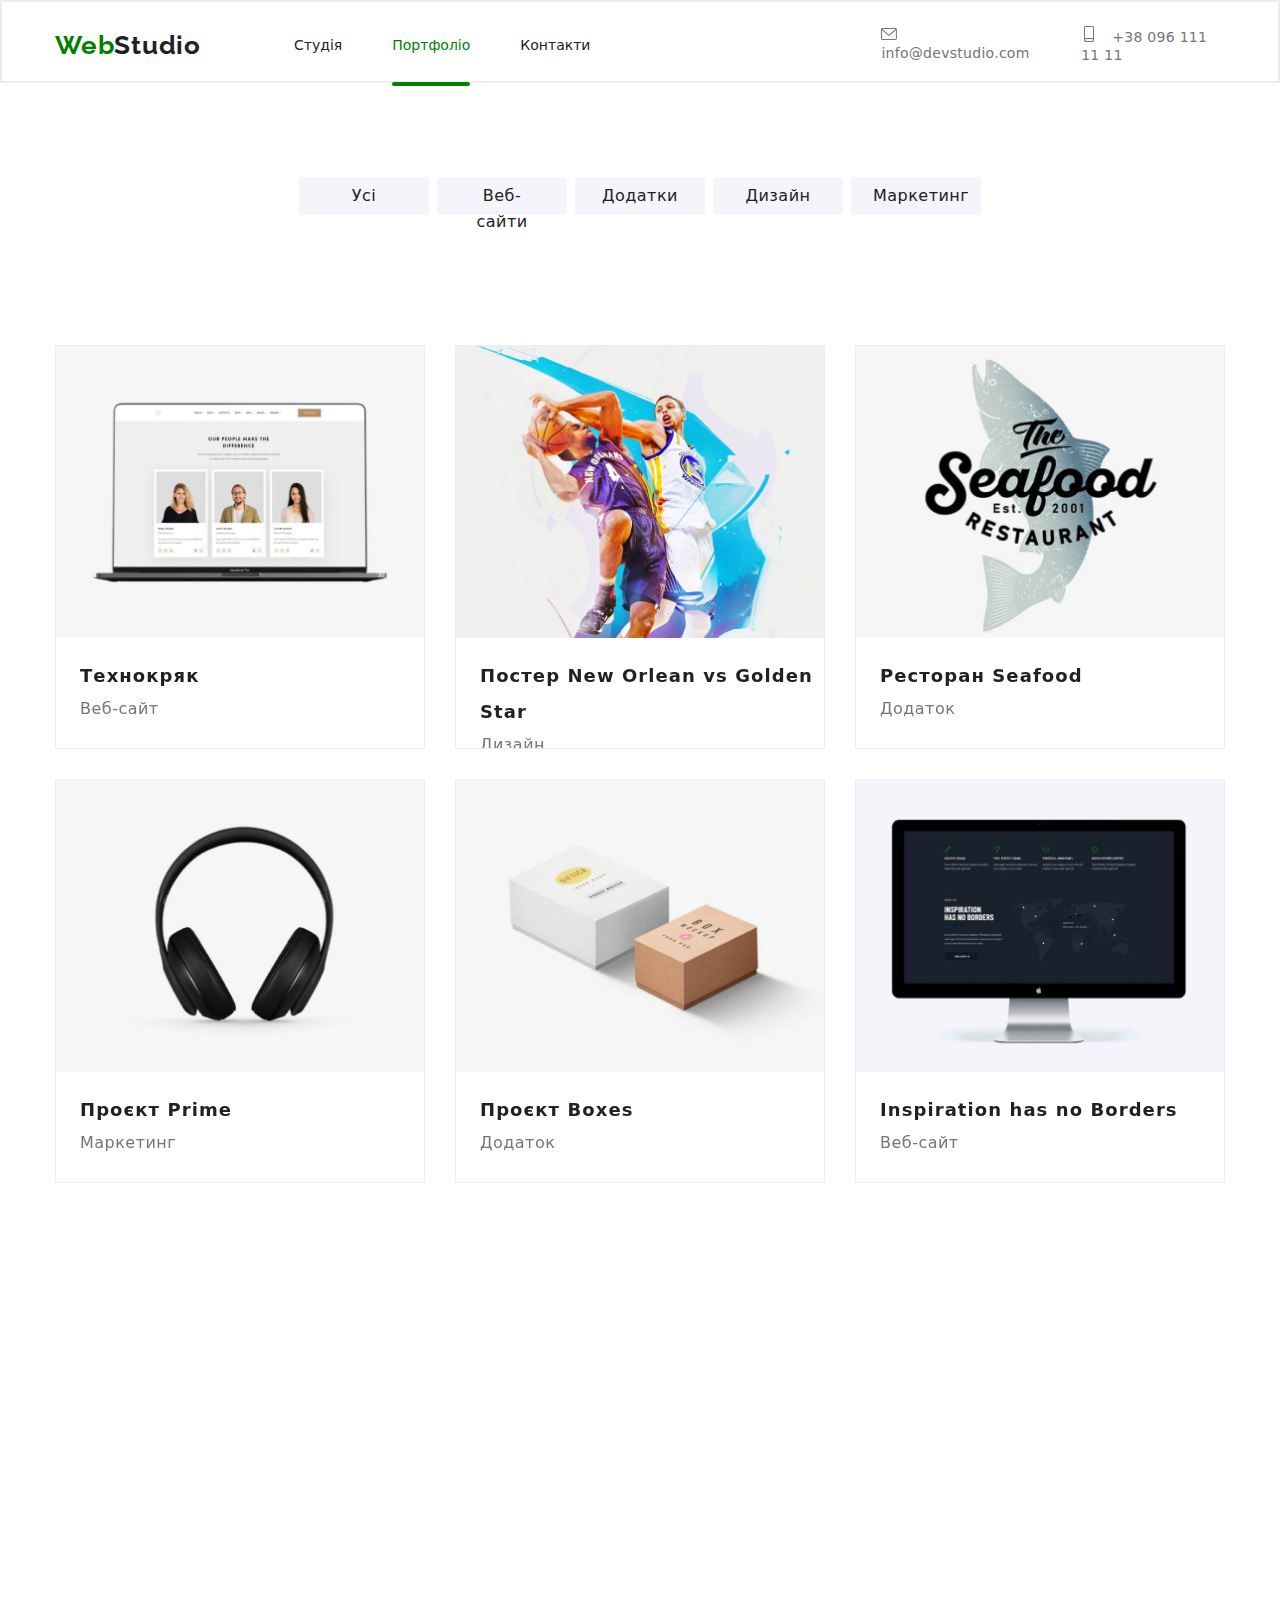
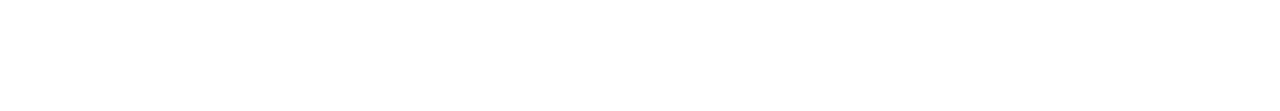
==== portfolio.html @ 91acf411 "presentation" ====
<!DOCTYPE html>
<html lang="en">
  <head>
    <meta charset="UTF-8" />
    <meta name="viewport" content="width=device-width, initial-scale=1.0" />
    <title>Portfolio</title>
    <link
      rel="stylesheet"
      href="https://cdnjs.cloudflare.com/ajax/libs/modern-normalize/2.0.0/modern-normalize.min.css"
    />
    <link rel="preconnect" href="https://fonts.googleapis.com" />
    <link rel="preconnect" href="https://fonts.gstatic.com" crossorigin />
    <link
      href="https://fonts.googleapis.com/css2?family=Raleway:wght@700&family=Roboto:wght@400;500;700;900&display=swap"
      rel="stylesheet"
    />
    <link
    rel="stylesheet"
    href="https://cdnjs.cloudflare.com/ajax/libs/animate.css/4.1.1/animate.min.css"
  />
  <link href="https://unpkg.com/aos@2.3.1/dist/aos.css" rel="stylesheet">
    <link rel="stylesheet" href="./css/portfolio.css">
  </head>
  <body>
    <!-- header -->

    <!-- header -->

    
    <header class="header">
      <div class="container header__box" >
        <a href="./index.html"
          class="header__links"><span class="header__span1">Web</span><span class="header__span2">Studio</span></a
        >
        <ul class="header__list">
          <li class="header__item">
            <a href="./index.html" class="header__link">Студія</a>
          </li>
          <li class="header__item">
            <a href="./portfolio.html" class="header__link header__after header__color">Портфоліо</a>
          </li>
          <li class="header__item">
            <a href="" class="header__link">Контакти</a>
          </li>
        </ul>
        <ul class="header__lists">
          <li class="header__items">
            <svg class="header__email">
              <use href="./img/symboldefts.svg/icon.svg#icon-envelope"></use>
            </svg>
            <a href="mailto:info@devstudio.com" class="header__tel"
              >info@devstudio.com</a
            >
          </li>
          <li class="header-items">
            <svg class="header__phone">
              <use href="./img/symboldefts.svg/icon.svg#icon-smartphone"></use>
            </svg>
            <a href="tel:+380961111111" class="header__tel">+38 096 111 11 11</a>
          </li>
        </ul>
        <svg class="header__icon-menu">
          <use href="./img/symboldefts.svg/icon.svg#icon-menu"></use>
        </svg>
      </div>
    </header>


    <!-- navigation -->

    <section class="navigation">
      <div class="container">
        <ul class="navigation__list">
          <li class="navigation__item">
            <button class="navigation__button">Усі</button>
          </li>
          <li class="navigation__item">
            <button class="navigation__button">Веб-сайти</button>
          </li>
          <li class="navigation__item">
            <button class="navigation__button">Додатки</button>
          </li>
          <li class="navigation__item">
            <button class="navigation__button">Дизайн</button>
          </li>
          <li class="navigation__item">
            <button class="navigation__button">Маркетинг</button>
          </li>
        </ul>
      </div>
    </section>

    <!-- presentation -->

    <section class="presentation">
      <div class="container">
        <ul class="presentation__list">
          <li class="presentation__item" data-aos="flip-left"
     data-aos-easing="ease-out-cubic"
     data-aos-duration="2000">

            <img src="./img/Portfolio/foto1.jpg" alt="foto1" />
      
            
             <div class="presentation__overlay">
              <h2 class="presentation__overlay-text">Ресурс пропонує комплексні пропозиції з різним рівнем функціоналу та сервісів. Все це дозволить відвідувачу отримати вичерпні відомості про компанію чи приватну особу.</h2>
       </div>
            <div class="presentation__box">
            <h3 class="presentation__text">Технокряк</h3>
            <p class="presentation__description">Веб-сайт</p>
          </div>
          </li>
          <li class="presentation__item" data-aos="flip-left"
     data-aos-easing="ease-out-cubic"
     data-aos-duration="2000">
            <img src="./img/Portfolio/foto2.jpg" alt="foto2" />
            <h3 class="presentation__text">Постер New Orlean vs Golden Star</h3>
            <p class="presentation__description">Дизайн</p>
            <div class="presentation__overlay">
              <h2 class="presentation__overlay-text">Ресурс пропонує комплексні пропозиції з різним рівнем функціоналу та сервісів. Все це дозволить відвідувачу отримати вичерпні відомості про компанію чи приватну особу.</h2>
            </div>
          </li>
          <li class="presentation__item" data-aos="flip-left"
     data-aos-easing="ease-out-cubic"
     data-aos-duration="2000">
            <img src="./img/Portfolio/foto3.jpg" alt="foto3" />
            <h3 class="presentation__text">Ресторан Seafood</h3>
            <p class="presentation__description">Додаток</p>
            <div class="presentation__overlay">
              <h2 class="presentation__overlay-text">Ресурс пропонує комплексні пропозиції з різним рівнем функціоналу та сервісів. Все це дозволить відвідувачу отримати вичерпні відомості про компанію чи приватну особу.</h2>
            </div>
          </li>
          <li class="presentation__item" data-aos="flip-left"
     data-aos-easing="ease-out-cubic"
     data-aos-duration="2000">
            <img src="./img/Portfolio/foto4.jpg" alt="foto4" />
            <h3 class="presentation__text">Проєкт Prime</h3>
            <p class="presentation__description">Маркетинг</p>
            <div class="presentation__overlay">
              <h2 class="presentation__overlay-text">Ресурс пропонує комплексні пропозиції з різним рівнем функціоналу та сервісів. Все це дозволить відвідувачу отримати вичерпні відомості про компанію чи приватну особу.</h2>
            </div>
          </li>
          <li class="presentation__item" data-aos="flip-left"
     data-aos-easing="ease-out-cubic"
     data-aos-duration="2000">
            <img src="./img/Portfolio/foto5.jpg" alt="foto5" />
            <h3 class="presentation__text">Проєкт Boxes</h3>
            <p class="presentation__description">Додаток</p>
            <div class="presentation__overlay">
              <h2 class="presentation__overlay-text">Ресурс пропонує комплексні пропозиції з різним рівнем функціоналу та сервісів. Все це дозволить відвідувачу отримати вичерпні відомості про компанію чи приватну особу.</h2>
            </div>
          </li>
          <li class="presentation__item" data-aos="flip-left"
     data-aos-easing="ease-out-cubic"
     data-aos-duration="2000">
            <img src="./img/Portfolio/foto6.jpg" alt="foto6" />
            <h3 class="presentation__text">Inspiration has no Borders</h3>
            <p class="presentation__description">Веб-сайт</p>
            <div class="presentation__overlay">
              <h2 class="presentation__overlay-text">Ресурс пропонує комплексні пропозиції з різним рівнем функціоналу та сервісів. Все це дозволить відвідувачу отримати вичерпні відомості про компанію чи приватну особу.</h2>
            </div>
          </li>
          <li class="presentation__item" data-aos="flip-left"
     data-aos-easing="ease-out-cubic"
     data-aos-duration="2000">
            <img src="./img/Portfolio/foto7.jpg" alt="foto7" />
            <h3 class="presentation__text">Видання Limited Edition</h3>
            <p class="presentation__description">Дизайн</p>
            <div class="presentation__overlay">
              <h2 class="presentation__overlay-text">Ресурс пропонує комплексні пропозиції з різним рівнем функціоналу та сервісів. Все це дозволить відвідувачу отримати вичерпні відомості про компанію чи приватну особу.</h2>
            </div>
          </li>
          <li class="presentation__item" data-aos="flip-left"
     data-aos-easing="ease-out-cubic"
     data-aos-duration="2000">
            <img src="./img/Portfolio/foto8.jpg" alt="foto8" />
            <h3 class="presentation__text">Проєкт LAB</h3>
            <p class="presentation__description">Маркетинг</p>
            <div class="presentation__overlay">
              <h2 class="presentation__overlay-text">Ресурс пропонує комплексні пропозиції з різним рівнем функціоналу та сервісів. Все це дозволить відвідувачу отримати вичерпні відомості про компанію чи приватну особу.</h2>
            </div>
          </li>
          <li class="presentation__item" data-aos="flip-left"
     data-aos-easing="ease-out-cubic"
     data-aos-duration="2000">
            <img src="./img/Portfolio/foto9.jpg" alt="foto9" />
            <h3 class="presentation__text">Growing Business</h3>
            <p class="presentation__description">Додаток</p>
            <div class="presentation__overlay">
              <h2 class="presentation__overlay-text">Ресурс пропонує комплексні пропозиції з різним рівнем функціоналу та сервісів. Все це дозволить відвідувачу отримати вичерпні відомості про компанію чи приватну особу.</h2>
            </div>
          </li>
        </ul>
      </div>
    </section>

    <!-- footer -->
    <!-- <footer class="foot">
      <div class="container  box-container">
        <div class="foot__flex">
        <div class="flex__footer">
        <h2 class="foot__text">
          <span class="foot__span1">Web</span><span class="foot__span2">Studio</span>
        </h2>
        <div class="foot__email-tel">
        <address class="foot__adres">м. Київ, пр-т Лесі Українки, 26</address>

        <a href="mailto:info@devstudio.com" class="foot__mailto">info@devstudio.com</a>
        <a href="tel:+380961111111" class="foot__tel">+38 096 111 11 11</a>
      </div>
      </div>
    <div class="footer__flex-footer2"> 
        <h2 class="foot__sot-title">ПРИЄДНУЙТЕСЬ</h2>
        <ul class="foot__svg-list">
          <li class="foot__svg-item">
        <svg class="foot__svg">
          <use href="./img/symboldefts.svg/icon.svg#icon-instagram"></use>
        </svg>
      </li>
      <li class="foot__svg-item">
        <svg class="foot__svg">
          <use href="./img/symboldefts.svg/icon.svg#icon-twitter"></svg>
        </svg>
      </li>
      <li class="foot__svg-item">
        <svg class="foot__svg">
          <use href="./img/symboldefts.svg/icon.svg#icon-facebook"></svg>
        </svg>
      </li>
      <li class="foot__svg-item">
        <svg class="foot__svg">
          <use href="./img/symboldefts.svg/icon.svg#icon-linkedin"></svg>
        </svg>
      </li>
      </ul>
  </div>
  <div class="flex__footer3">
    <h2 class="foot__flex-title">Підишіться на розсилку</h2>
    <form action="">
    <input type="email" placeholder="E-mail" class="foot__flex-input">
    <button type="button" class="foot__flex-button">Підписатися
      <svg class="foot__telega" xmlns="http://www.w3.org/2000/svg" width="24" height="24" viewBox="0 0 24 24" fill="none">
        <path d="M24 0L0 13.5L7.66994 16.3407L19.5 5.25002L10.5017 17.3896L10.509 17.3923L10.5 17.3896V24.0001L14.8013 18.982L20.2501 21.0001L24 0Z" fill="white"/>
        </svg>
      </button>
    </form>
  </div>
</div>
</div>
    </footer> -->
    <script src="https://unpkg.com/aos@2.3.1/dist/aos.js"></script>
    <script>
      AOS.init();
    </script>
  </body>
</html>
---- css/portfolio.css ----
h1, h2, ul, li, h3, a, div, p {
  padding: 0;
  margin: 0;
}

a {
  text-decoration: none;
}

img {
  display: block;
  height: auto;
  width: 100%;
  max-width: 100%;
}

li {
  list-style: none;
}

button {
  border: none;
  background: none;
}

input {
  outline: none;
}

.foot__svg-item, .presentation__overlay, .presentation__item:hover, .presentation__item, .navigation__button:focus, .navigation__button, .header__tel:focus, .header__tel, .header__items, .header__link:focus, .header__link, .header__item {
  transition-duration: 250ms;
  transition-timing-function: cubic-bezier(0.4, 0, 0.2, 1);
}

.container {
  width: 100%;
  margin: 0 auto;
  padding: 0 15px;
}
@media screen and (min-width: 480px) {
  .container {
    max-width: 480px;
  }
}
@media screen and (min-width: 768px) {
  .container {
    max-width: 768px;
  }
}
@media screen and (min-width: 1200px) {
  .container {
    max-width: 1200px;
  }
}

.header {
  padding-bottom: 16px;
  padding-top: 16px;
  border: #ECECEC solid 2px;
}
@media screen and (min-width: 768px) {
  .header {
    padding-top: 14px;
  }
}
@media screen and (min-width: 1200px) {
  .header {
    padding-top: 24px;
  }
}
.header__links {
  text-align: center;
  animation-name: fone;
  animation-duration: 2s;
}
.header__span1 {
  color: green;
  font-family: Raleway;
  font-size: 24px;
  font-weight: 700;
  line-height: normal;
  letter-spacing: 0.72px;
}
@media screen and (min-width: 1200px) {
  .header__span1 {
    letter-spacing: 0.78px;
    font-size: 26px;
  }
}
.header__span2 {
  color: #212121;
  font-family: Raleway;
  font-size: 24px;
  font-weight: 700;
  line-height: normal;
  letter-spacing: 0.72px;
}
@media screen and (min-width: 1200px) {
  .header__span2 {
    letter-spacing: 0.78px;
    font-size: 26px;
  }
}
.header__list {
  display: none;
}
@media screen and (min-width: 768px) {
  .header__list {
    margin-left: 88px;
    gap: 50px;
    display: flex;
  }
}
@media screen and (min-width: 1200px) {
  .header__list {
    margin-left: 93px;
    gap: 50px;
  }
}
.header__item {
  position: relative;
  transition-property: fill;
}
.header__link {
  color: #212121;
  font-size: 14px;
  font-weight: 500;
  line-height: normal;
  transition-property: color;
}
.header__link:focus {
  color: green;
  font-size: 14px;
  font-weight: 500;
  line-height: normal;
  transition-property: color;
}
.header__link:hover {
  color: green;
}
.header__after::after {
  display: block;
  content: "";
  border-radius: 2px;
  background: green;
  width: 100%;
  height: 4px;
  position: absolute;
  top: 46px;
  left: 0px;
}
.header__color {
  color: green;
}
.header__lists {
  display: none;
}
@media screen and (min-width: 768px) {
  .header__lists {
    gap: 10px;
    display: flex;
    flex-direction: column;
    margin-left: 73px;
  }
}
@media screen and (min-width: 1200px) {
  .header__lists {
    gap: 50px;
    flex-direction: row;
    margin-left: 291px;
  }
}
.header__items {
  align-items: center;
  transition-property: fill;
}
.header__items:hover .header__email {
  fill: green;
}
.header__items:hover .header__phone {
  fill: green;
}
.header__email {
  width: 16px;
  height: 12px;
  width: 16px;
  height: 12px;
  margin-right: 10px;
  fill: #757575;
}
.header__phone {
  fill: #757575;
  width: 16px;
  height: 16px;
  margin-right: 10px;
}
.header__tel {
  color: #757575;
  font-size: 14px;
  font-weight: 500;
  line-height: normal;
  letter-spacing: 0.28px;
  transition-property: color;
}
.header__tel:focus {
  color: green;
  font-size: 14px;
  font-weight: 500;
  line-height: normal;
  letter-spacing: 0.28px;
  transition-property: color;
}
.header__tel:hover {
  color: green;
}
.header__icon-menu {
  width: 40px;
  height: 40px;
  margin-left: auto;
}
@media screen and (min-width: 768px) {
  .header__icon-menu {
    display: none;
  }
}
.header__button {
  margin-left: auto;
}
@media screen and (min-width: 768px) {
  .header__button {
    display: none;
  }
}
@media screen and (min-width: 1200px) {
  .header__button {
    display: none;
  }
}
.header__box {
  display: flex;
  align-items: center;
}

.but {
  width: 24px;
  height: 24px;
  fill: #fff;
  margin-top: 13px;
}

.navigation {
  padding-top: 94px;
  padding-bottom: 50px;
}
.navigation__list {
  display: flex;
  flex-wrap: wrap;
  -moz-column-gap: 8px;
       column-gap: 8px;
  gap: 8px;
  justify-content: flex-start;
  height: 38px;
  flex-shrink: 0;
}
@media screen and (min-width: 768px) {
  .navigation__list {
    justify-content: center;
  }
}
.navigation__button {
  color: #212121;
  text-align: center;
  padding-top: 6px;
  padding-bottom: 6px;
  padding-left: 22px;
  padding-right: 22px;
  width: 125px;
  height: 38px;
  font-size: 16px;
  font-weight: 500;
  line-height: 162.5%;
  letter-spacing: 0.48px;
  border-radius: 4px;
  background: #F5F4FA;
  transition-property: background-color, color;
  animation-name: buttonani;
  animation-duration: 2s;
  animation-timing-function: linear;
}
@media screen and (min-width: 768px) {
  .navigation__button {
    width: 125px;
  }
}
@media screen and (min-width: 1200px) {
  .navigation__button {
    width: 130px;
    height: 38px;
  }
}
.navigation__button:focus {
  color: #fff;
  text-align: center;
  padding-top: 6px;
  padding-bottom: 6px;
  padding-left: 22px;
  padding-right: 22px;
  font-size: 16px;
  font-weight: 500;
  line-height: 162.5%;
  letter-spacing: 0.48px;
  border-radius: 4px;
  background-color: #2196F3;
  transition-property: background-color, color;
}
.navigation__button:hover {
  background-color: green;
  color: #fff;
}

.presentation {
  padding-bottom: 94px;
  margin-top: 80px;
}
.presentation__list {
  display: flex;
  flex-wrap: wrap;
  justify-content: center;
  gap: 30px;
}
@media screen and (min-width: 768px) {
  .presentation__list {
    flex-direction: row;
    justify-content: flex-start;
  }
}
.presentation__item {
  border: 1px solid #EEE;
  flex-basis: calc(100% - 20px);
  position: relative;
  overflow: hidden;
  transition-property: box-shadow;
}
@media screen and (min-width: 768px) {
  .presentation__item {
    max-width: 354px;
  }
}
@media screen and (min-width: 1200px) {
  .presentation__item {
    max-width: 370px;
    height: 404px;
  }
}
.presentation__item:hover {
  border: 1px solid #EEE;
  background: #fff;
  box-shadow: 1px 4px 6px 0px rgba(0, 0, 0, 0.16), 0px 4px 4px 0px rgba(0, 0, 0, 0.06), 0px 1px 1px 0px rgba(0, 0, 0, 0.12);
}
.presentation__overlay {
  background: rgba(33, 150, 243, 0.9);
  width: 370px;
  height: 294px;
  position: absolute;
  top: 0;
  left: 0;
  opacity: 0;
  overflow: hidden;
  transform: translateY(100%);
}
.presentation__item:hover .presentation__overlay {
  opacity: 1;
  overflow: visible;
  transform: translateY(0%);
}
.presentation__text {
  color: #212121;
  font-size: 18px;
  font-weight: 700;
  line-height: 200%;
  letter-spacing: 1.08px;
  padding-left: 24px;
  padding-top: 20px;
}
.presentation__overlay-text {
  color: #fff;
  font-family: Roboto;
  font-size: 18px;
  font-style: normal;
  font-weight: 400;
  line-height: 28px;
  letter-spacing: 0.54px;
  padding-top: 63px;
  padding-left: 24px;
  padding-right: 24px;
  padding-bottom: 63px;
}
.presentation__description {
  padding-left: 24px;
  padding-bottom: 20px;
  color: #757575;
  font-size: 16px;
  font-weight: 400;
  line-height: 187.5%;
  letter-spacing: 0.48px;
}

.foot {
  background-color: #2F303A;
  margin-left: auto;
  margin-right: auto;
  padding-top: 60px;
  padding-bottom: 60px;
}
.foot__flex {
  display: flex;
  flex-direction: column;
}
.foot__flex-footer {
  margin-right: 70px;
  height: 100px;
}
.foot__svg {
  width: 20px;
  height: 20px;
  fill: #757575;
}
.foot__svg-list {
  display: flex;
  gap: 10px;
  margin-left: 32px;
  padding-top: 28px;
  margin-right: 32px;
  padding-top: 20px;
}
.foot__span1 {
  color: green;
  font-family: Raleway;
  font-size: 24px;
  font-weight: 700;
  line-height: normal;
  letter-spacing: 0.78px;
}
@media screen and (min-width: 1200px) {
  .foot__span1 {
    font-size: 26px;
  }
}
.foot__span2 {
  color: #fff;
  font-family: Raleway;
  font-size: 24px;
  font-weight: 700;
  line-height: normal;
  letter-spacing: 0.78px;
}
@media screen and (min-width: 1200px) {
  .foot__span2 {
    font-size: 26px;
  }
}
.foot__email-tel {
  display: flex;
  flex-direction: column;
}
.foot__adres {
  color: #fff;
  font-size: 14px;
  font-weight: 400;
  line-height: 1.714;
  font-style: normal;
  margin-bottom: 9px;
}
.foot__tel {
  color: rgba(255, 255, 255, 0.6);
}
.foot__mailto {
  color: rgba(255, 255, 255, 0.6);
  font-size: 14px;
  font-weight: 400;
  line-height: 171.4%;
  margin-bottom: 9px;
}
.foot__sot-title {
  color: #fff;
  font-family: Roboto;
  font-size: 14px;
  font-style: normal;
  font-weight: 700;
  line-height: normal;
  letter-spacing: 0.42px;
  padding-left: 69px;
}
.foot__svg-item {
  border-radius: 50%;
  transition-property: background-color;
}
.foot__flex-title {
  color: #FFF;
  font-family: Roboto;
  font-size: 14px;
  font-style: normal;
  font-weight: 700;
  line-height: normal;
  letter-spacing: 0.42px;
  padding-left: 95px;
}
.foot__flex-input {
  padding-top: 15px;
  padding-bottom: 15px;
  padding-left: 16px;
  padding-right: 295px;
  color: rgba(255, 255, 255, 0.6);
  font-family: Roboto;
  font-size: 16px;
  font-style: normal;
  font-weight: 400;
  line-height: 20px;
  letter-spacing: 0.48px;
  width: 358px;
  height: 50px;
  border-radius: 4px;
  border: 1px solid rgba(255, 255, 255, 0.3);
  background: rgba(33, 150, 243, 0);
  box-shadow: 0px 4px 4px 0px rgba(0, 0, 0, 0.15);
  margin-left: 93px;
  margin-top: 20px;
}
.foot__svg-list {
  display: flex;
  gap: 10px;
  padding-top: 20px;
  padding-left: 35px;
}
.foot__svg-list {
  display: flex;
  gap: 10px;
  margin-left: 32px;
  padding-top: 28px;
  margin-right: 32px;
}
.foot__svg-item:hover .foot__svg {
  fill: #fff;
}
.foot__svg {
  width: 20px;
  height: 20px;
  fill: #fff;
}
.foot__svg-item:hover {
  background-color: green;
  border-radius: 50%;
}
.foot__svg-item:hover {
  background-color: green;
  border-radius: 50%;
}
.foot__svg-item {
  width: 44px;
  height: 44px;
  text-align: center;
  padding-left: 12px;
  padding-top: 12px;
  padding-right: 12px;
  padding-bottom: 12px;
}
.foot__svg-item {
  width: 44px;
  height: 44px;
  text-align: center;
  padding-left: 12px;
  padding-top: 12px;
  padding-right: 12px;
  padding-bottom: 12px;
  border-radius: 50%;
  background-color: rgba(255, 255, 255, 0.1);
  transition-property: background-color;
}
.foot__flex-button {
  padding-top: 10px;
  padding-bottom: 10px;
  padding-left: 28px;
  padding-right: 62px;
  color: #fff;
  text-align: center;
  font-family: Roboto;
  font-size: 16px;
  font-style: normal;
  font-weight: 700;
  line-height: 30px;
  letter-spacing: 0.96px;
  border-radius: 4px;
  background: green;
  box-shadow: 0px 4px 4px 0px rgba(0, 0, 0, 0.15);
  width: 200px;
  height: 50px;
  flex-shrink: 0;
  margin-left: 12px;
  position: relative;
}
.foot__telega {
  position: absolute;
  top: 13px;
  left: 148px;
}
.foot__text {
  margin-bottom: 20px;
}/*# sourceMappingURL=portfolio.css.map */
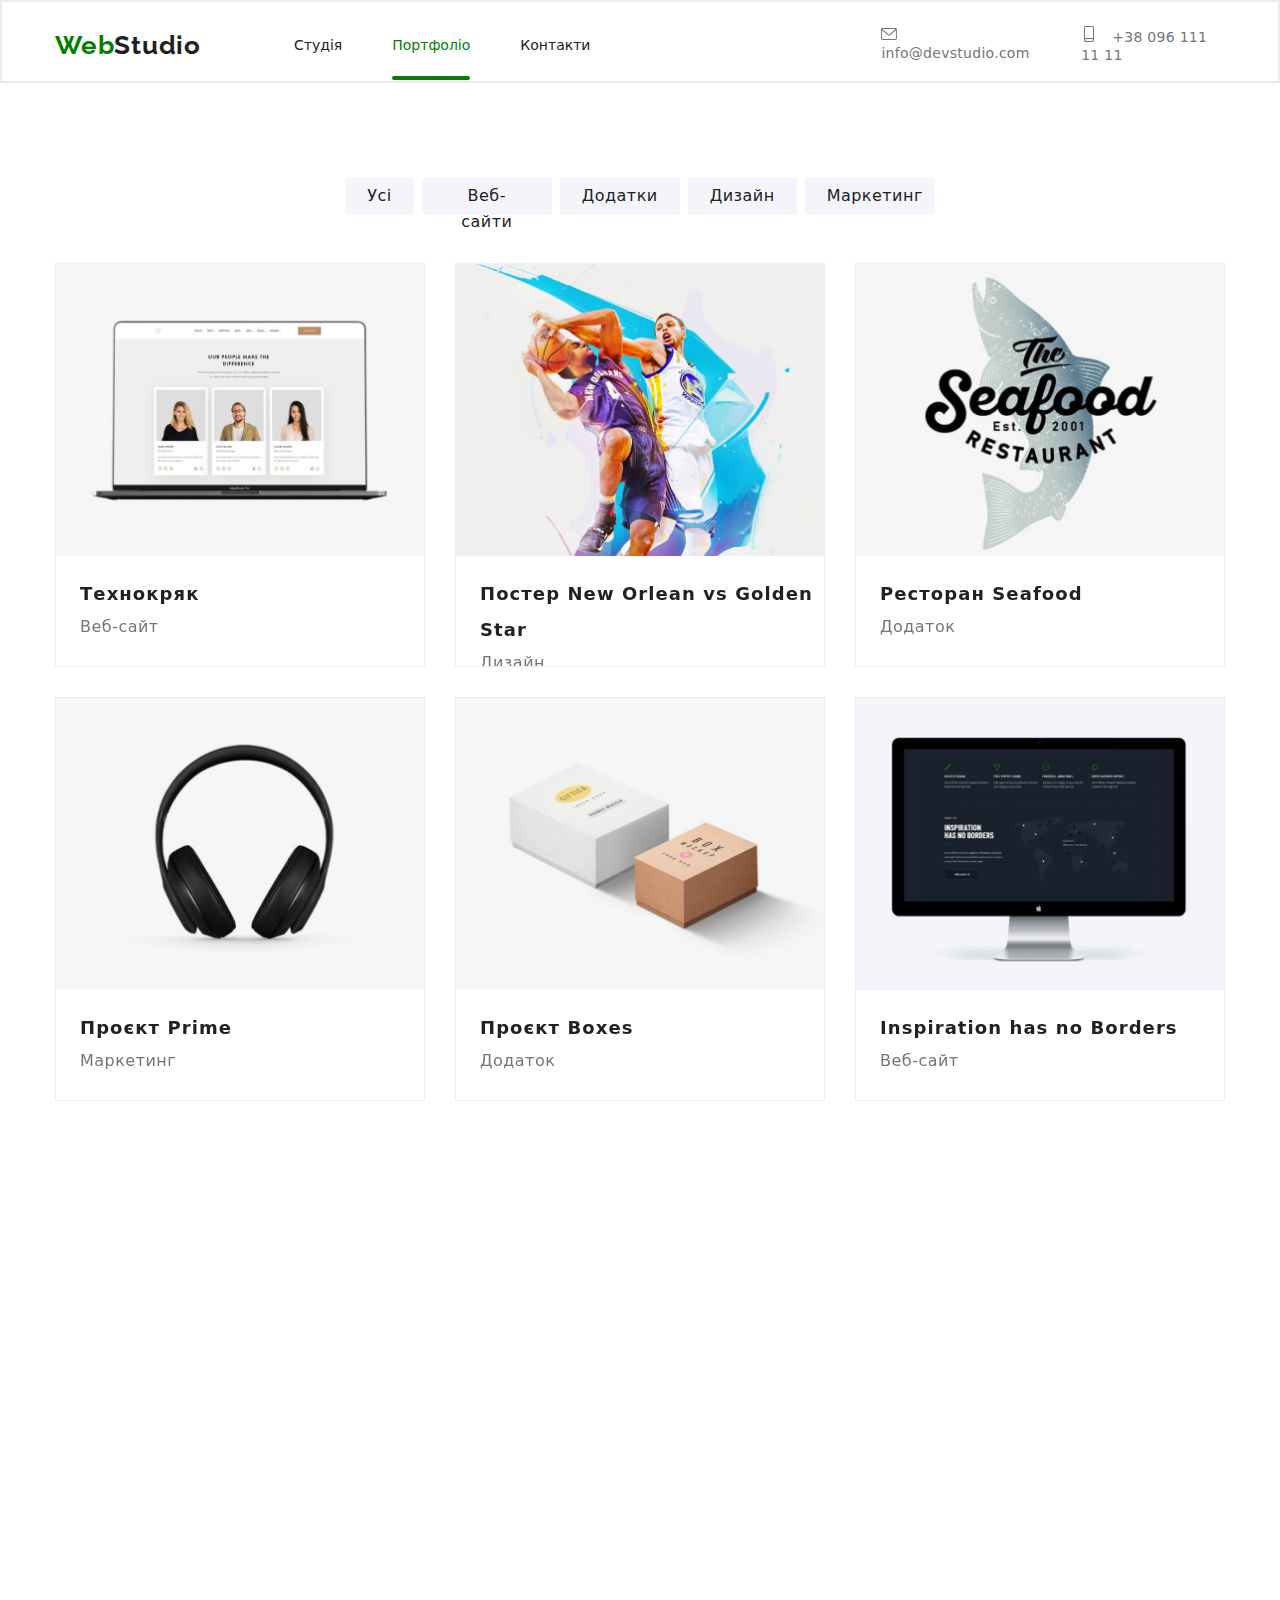
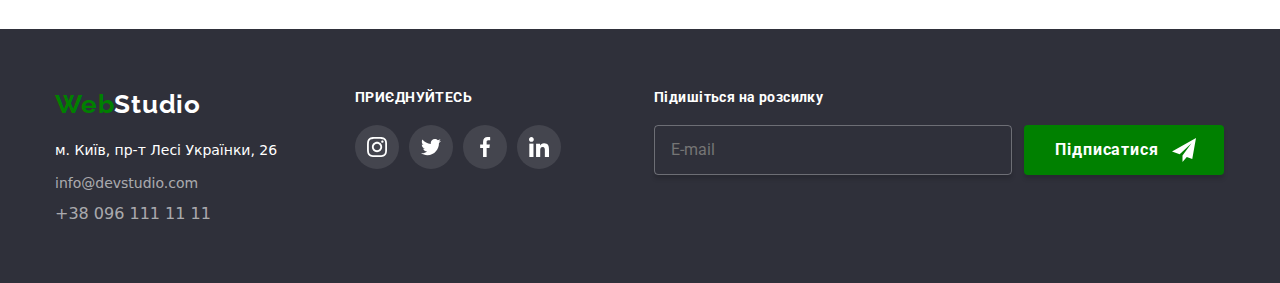
==== commit d4cab0dd: "fix problems 08.08.2024 18:44" ====
--- a/portfolio.html
+++ b/portfolio.html
@@ -194,11 +194,11 @@
       </div>
     </section>
 
-    <!-- footer -->
-    <!-- <footer class="foot">
+  
+    <footer class="foot">
       <div class="container  box-container">
         <div class="foot__flex">
-        <div class="flex__footer">
+        <div class="foot__flex-footer">
         <h2 class="foot__text">
           <span class="foot__span1">Web</span><span class="foot__span2">Studio</span>
         </h2>
@@ -209,7 +209,7 @@
         <a href="tel:+380961111111" class="foot__tel">+38 096 111 11 11</a>
       </div>
       </div>
-    <div class="footer__flex-footer2"> 
+    <div class="foot__flex-footer2"> 
         <h2 class="foot__sot-title">ПРИЄДНУЙТЕСЬ</h2>
         <ul class="foot__svg-list">
           <li class="foot__svg-item">
@@ -234,20 +234,24 @@
       </li>
       </ul>
   </div>
-  <div class="flex__footer3">
+
+  <div class="foot__flex-footer3">
     <h2 class="foot__flex-title">Підишіться на розсилку</h2>
     <form action="">
+      <div class="foot__display-flex">
     <input type="email" placeholder="E-mail" class="foot__flex-input">
     <button type="button" class="foot__flex-button">Підписатися
       <svg class="foot__telega" xmlns="http://www.w3.org/2000/svg" width="24" height="24" viewBox="0 0 24 24" fill="none">
         <path d="M24 0L0 13.5L7.66994 16.3407L19.5 5.25002L10.5017 17.3896L10.509 17.3923L10.5 17.3896V24.0001L14.8013 18.982L20.2501 21.0001L24 0Z" fill="white"/>
         </svg>
       </button>
+    </div>
     </form>
   </div>
 </div>
 </div>
-    </footer> -->
+
+   
     <script src="https://unpkg.com/aos@2.3.1/dist/aos.js"></script>
     <script>
       AOS.init();
--- a/css/portfolio.css
+++ b/css/portfolio.css
@@ -146,8 +146,18 @@
   width: 100%;
   height: 4px;
   position: absolute;
-  top: 46px;
-  left: 0px;
+}
+@media screen and (min-width: 768px) {
+  .header__after::after {
+    top: 47px;
+    left: 0px;
+  }
+}
+@media screen and (min-width: 1200px) {
+  .header__after::after {
+    top: 40px;
+    left: 0px;
+  }
 }
 .header__color {
   color: green;
@@ -249,8 +259,19 @@
 }
 
 .navigation {
-  padding-top: 94px;
-  padding-bottom: 50px;
+  padding-top: 60px;
+  padding-bottom: 86px;
+}
+@media screen and (min-width: 768px) {
+  .navigation {
+    padding-bottom: 30px;
+  }
+}
+@media screen and (min-width: 1200px) {
+  .navigation {
+    padding-top: 94px;
+    padding-bottom: 48px;
+  }
 }
 .navigation__list {
   display: flex;
@@ -274,7 +295,7 @@
   padding-bottom: 6px;
   padding-left: 22px;
   padding-right: 22px;
-  width: 125px;
+  max-width: 130px;
   height: 38px;
   font-size: 16px;
   font-weight: 500;
@@ -287,17 +308,6 @@
   animation-duration: 2s;
   animation-timing-function: linear;
 }
-@media screen and (min-width: 768px) {
-  .navigation__button {
-    width: 125px;
-  }
-}
-@media screen and (min-width: 1200px) {
-  .navigation__button {
-    width: 130px;
-    height: 38px;
-  }
-}
 .navigation__button:focus {
   color: #fff;
   text-align: center;
@@ -320,7 +330,6 @@
 
 .presentation {
   padding-bottom: 94px;
-  margin-top: 80px;
 }
 .presentation__list {
   display: flex;
@@ -414,25 +423,46 @@
 }
 .foot__flex {
   display: flex;
-  flex-direction: column;
+  flex-wrap: wrap;
+  align-items: start;
+  justify-content: center;
+  gap: 60px;
+}
+@media screen and (min-width: 768px) {
+  .foot__flex {
+    display: flex;
+    flex-wrap: wrap;
+    align-items: start;
+    gap: 60px;
+  }
+}
+@media screen and (min-width: 1200px) {
+  .foot__flex {
+    display: flex;
+    align-items: start;
+    justify-content: normal;
+    gap: 0px;
+  }
 }
 .foot__flex-footer {
-  margin-right: 70px;
-  height: 100px;
+  width: 232px;
+}
+@media screen and (min-width: 1200px) {
+  .foot__flex-footer {
+    width: 230px;
+  }
+}
+@media screen and (min-width: 1200px) {
+  .foot__flex-footer2 {
+    margin-left: 70px;
+    margin-right: 93px;
+  }
 }
 .foot__svg {
   width: 20px;
   height: 20px;
   fill: #757575;
 }
-.foot__svg-list {
-  display: flex;
-  gap: 10px;
-  margin-left: 32px;
-  padding-top: 28px;
-  margin-right: 32px;
-  padding-top: 20px;
-}
 .foot__span1 {
   color: green;
   font-family: Raleway;
@@ -462,6 +492,19 @@
 .foot__email-tel {
   display: flex;
   flex-direction: column;
+  gap: 8px;
+}
+@media screen and (min-width: 768px) {
+  .foot__email-tel {
+    gap: 8px;
+  }
+}
+@media screen and (min-width: 1200px) {
+  .foot__email-tel {
+    display: flex;
+    gap: 9px;
+    align-items: start;
+  }
 }
 .foot__adres {
   color: #fff;
@@ -469,17 +512,18 @@
   font-weight: 400;
   line-height: 1.714;
   font-style: normal;
-  margin-bottom: 9px;
+  text-align: center;
 }
 .foot__tel {
   color: rgba(255, 255, 255, 0.6);
+  text-align: center;
 }
 .foot__mailto {
   color: rgba(255, 255, 255, 0.6);
   font-size: 14px;
   font-weight: 400;
   line-height: 171.4%;
-  margin-bottom: 9px;
+  text-align: center;
 }
 .foot__sot-title {
   color: #fff;
@@ -489,7 +533,12 @@
   font-weight: 700;
   line-height: normal;
   letter-spacing: 0.42px;
-  padding-left: 69px;
+  text-align: center;
+}
+@media screen and (min-width: 1200px) {
+  .foot__sot-title {
+    text-align: start;
+  }
 }
 .foot__svg-item {
   border-radius: 50%;
@@ -503,41 +552,46 @@
   font-weight: 700;
   line-height: normal;
   letter-spacing: 0.42px;
-  padding-left: 95px;
+  text-align: center;
+}
+@media screen and (min-width: 1200px) {
+  .foot__flex-title {
+    text-align: left;
+  }
 }
 .foot__flex-input {
   padding-top: 15px;
   padding-bottom: 15px;
   padding-left: 16px;
-  padding-right: 295px;
   color: rgba(255, 255, 255, 0.6);
   font-family: Roboto;
   font-size: 16px;
   font-style: normal;
   font-weight: 400;
   line-height: 20px;
-  letter-spacing: 0.48px;
-  width: 358px;
+  width: 100%;
   height: 50px;
   border-radius: 4px;
   border: 1px solid rgba(255, 255, 255, 0.3);
   background: rgba(33, 150, 243, 0);
   box-shadow: 0px 4px 4px 0px rgba(0, 0, 0, 0.15);
-  margin-left: 93px;
   margin-top: 20px;
+  margin-bottom: 20px;
+}
+@media screen and (min-width: 768px) {
+  .foot__flex-input {
+    max-width: 450px;
+  }
+}
+@media screen and (min-width: 1200px) {
+  .foot__flex-input {
+    width: 358px;
+  }
 }
 .foot__svg-list {
   display: flex;
   gap: 10px;
-  padding-top: 20px;
-  padding-left: 35px;
-}
-.foot__svg-list {
-  display: flex;
-  gap: 10px;
-  margin-left: 32px;
-  padding-top: 28px;
-  margin-right: 32px;
+  margin-top: 20px;
 }
 .foot__svg-item:hover .foot__svg {
   fill: #fff;
@@ -595,8 +649,23 @@
   width: 200px;
   height: 50px;
   flex-shrink: 0;
-  margin-left: 12px;
   position: relative;
+}
+@media screen and (min-width: 1200px) {
+  .foot__flex-button {
+    margin-left: 12px;
+  }
+}
+.foot__display-flex {
+  display: flex;
+  flex-wrap: wrap;
+  align-items: center;
+  justify-content: center;
+}
+@media screen and (min-width: 1200px) {
+  .foot__display-flex {
+    flex-wrap: nowrap;
+  }
 }
 .foot__telega {
   position: absolute;
@@ -605,4 +674,11 @@
 }
 .foot__text {
   margin-bottom: 20px;
+  display: flex;
+  justify-content: center;
+}
+@media screen and (min-width: 1200px) {
+  .foot__text {
+    justify-content: start;
+  }
 }/*# sourceMappingURL=portfolio.css.map */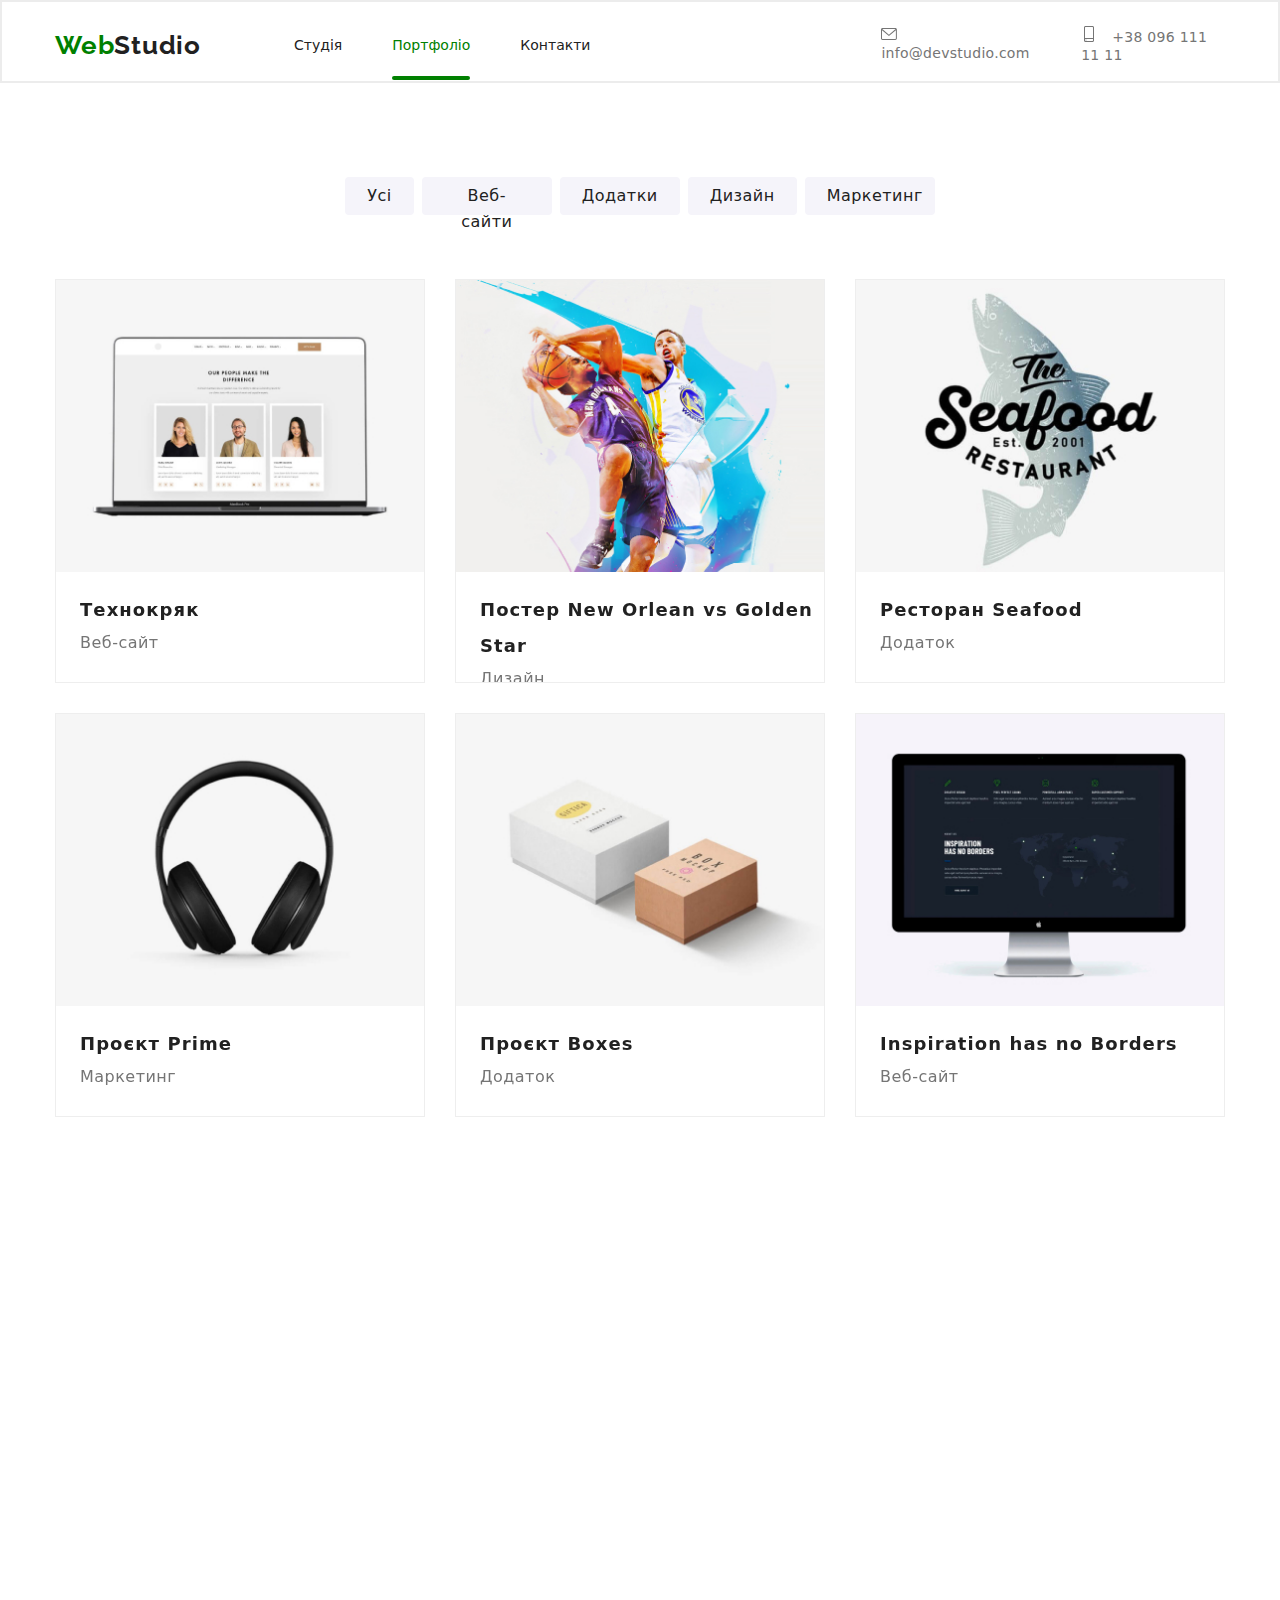
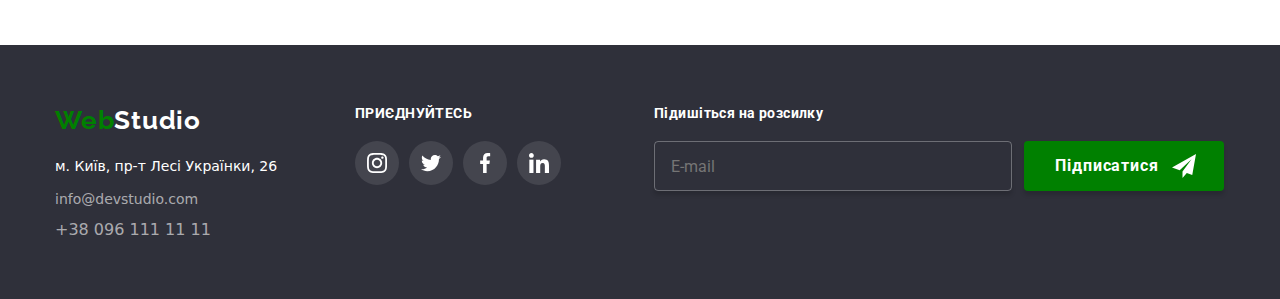
==== commit 85acf578: "fix" ====
--- a/portfolio.html
+++ b/portfolio.html
@@ -26,45 +26,81 @@
 
     <!-- header -->
 
-    
-    <header class="header">
-      <div class="container header__box" >
-        <a href="./index.html"
-          class="header__links"><span class="header__span1">Web</span><span class="header__span2">Studio</span></a
-        >
-        <ul class="header__list">
-          <li class="header__item">
-            <a href="./index.html" class="header__link">Студія</a>
-          </li>
-          <li class="header__item">
-            <a href="./portfolio.html" class="header__link header__after header__color">Портфоліо</a>
-          </li>
-          <li class="header__item">
-            <a href="" class="header__link">Контакти</a>
-          </li>
-        </ul>
-        <ul class="header__lists">
-          <li class="header__items">
-            <svg class="header__email">
-              <use href="./img/symboldefts.svg/icon.svg#icon-envelope"></use>
-            </svg>
-            <a href="mailto:info@devstudio.com" class="header__tel"
-              >info@devstudio.com</a
-            >
-          </li>
-          <li class="header-items">
-            <svg class="header__phone">
-              <use href="./img/symboldefts.svg/icon.svg#icon-smartphone"></use>
-            </svg>
-            <a href="tel:+380961111111" class="header__tel">+38 096 111 11 11</a>
-          </li>
-        </ul>
-        <svg class="header__icon-menu">
-          <use href="./img/symboldefts.svg/icon.svg#icon-menu"></use>
-        </svg>
-      </div>
-    </header>
-
+  <!-- header -->
+  <header class="header">
+    <div class="container header__box" >
+      <a href="./index.html"
+        class="header__links"><span class="header__span1">Web</span><span class="header__span2">Studio</span></a
+      >
+      <ul class="header__list">
+        <li class="header__item">
+          <a href="./index.html" class="header__link">Студія</a>
+        </li>
+        <li class="header__item">
+          <a href="./portfolio.html" class="header__link header__after header__color">Портфоліо</a>
+        </li>
+        <li class="header__item">
+          <a href="" class="header__link">Контакти</a>
+        </li>
+      </ul>
+      <ul class="header__lists">
+        <li class="header__items">
+          <svg class="header__email">
+            <use href="./img/symboldefts.svg/icon.svg#icon-envelope"></use>
+          </svg>
+          <a href="mailto:info@devstudio.com" class="header__tel">info@devstudio.com</a>
+        </li>
+        <li class="header__items">
+          <svg class="header__phone">
+            <use href="./img/symboldefts.svg/icon.svg#icon-smartphone"></use>
+          </svg>
+          <a href="tel:+380961111111"  class="header__tel">+38 096 111 11 11</a>
+        </li>
+      </ul>
+     <button class="header__button">
+      <svg class="header__icon-menu">
+        <use href="./img/symboldefts.svg/icon.svg#icon-menu"></use>
+      </svg>
+     </button>
+     <!-- <div class="menu__modile">
+      <nav class="menu__navigation">
+        <ul class="menu__navigation-list">
+          <li class="menu__navigation-item">
+            <a href="./index.html" class="menu__navigation-link">Студія</a>
+          </li>
+          <li class="menu__navigation-item">
+            <a href="./portfolio.html" class="menu__navigation-link">Портфоліо</a>
+          </li>
+          <li class="menu__navigation-item">
+            <a href="" class="menu__navigation-link">Контакти</a>
+          </li>
+        </ul>
+        <ul class="menu__contacts-list">
+          <li class="menu__contacts-item">
+           <a href="tel:+38 096 111 11 11" class="menu__contacts-tel">+38 096 111 11 11</a>
+          </li>
+          <li class="menu__contacts-item">
+           <a href="mailto:info@devstudio.com" class="menu__contacts-mailto">info@devstudio.com</a>
+          </li>
+        </ul>
+        <ul class="menu__networks-list">
+          <li class="menu__networks-item">
+            <a href="https://www.instagram.com" class="menu__networks-link">Instagram</a>
+          </li>
+          <li class="menu__networks-item">
+            <a href="https://www.twitter.com" class="menu__networks-link">Twitter</a>
+          </li>
+          <li class="menu__networks-item">
+            <a href="https://www.facebook.com" class="menu__networks-link">Facebook</a>
+          </li>
+          <li class="menu__networks-item">
+            <a href="https://www.linkedin.com" class="menu__networks-link">Linkedin</a>
+          </li>
+        </ul>
+      </nav>
+     </div> -->
+    </div>
+  </header>
 
     <!-- navigation -->
 
--- a/css/portfolio.css
+++ b/css/portfolio.css
@@ -280,7 +280,6 @@
        column-gap: 8px;
   gap: 8px;
   justify-content: flex-start;
-  height: 38px;
   flex-shrink: 0;
 }
 @media screen and (min-width: 768px) {
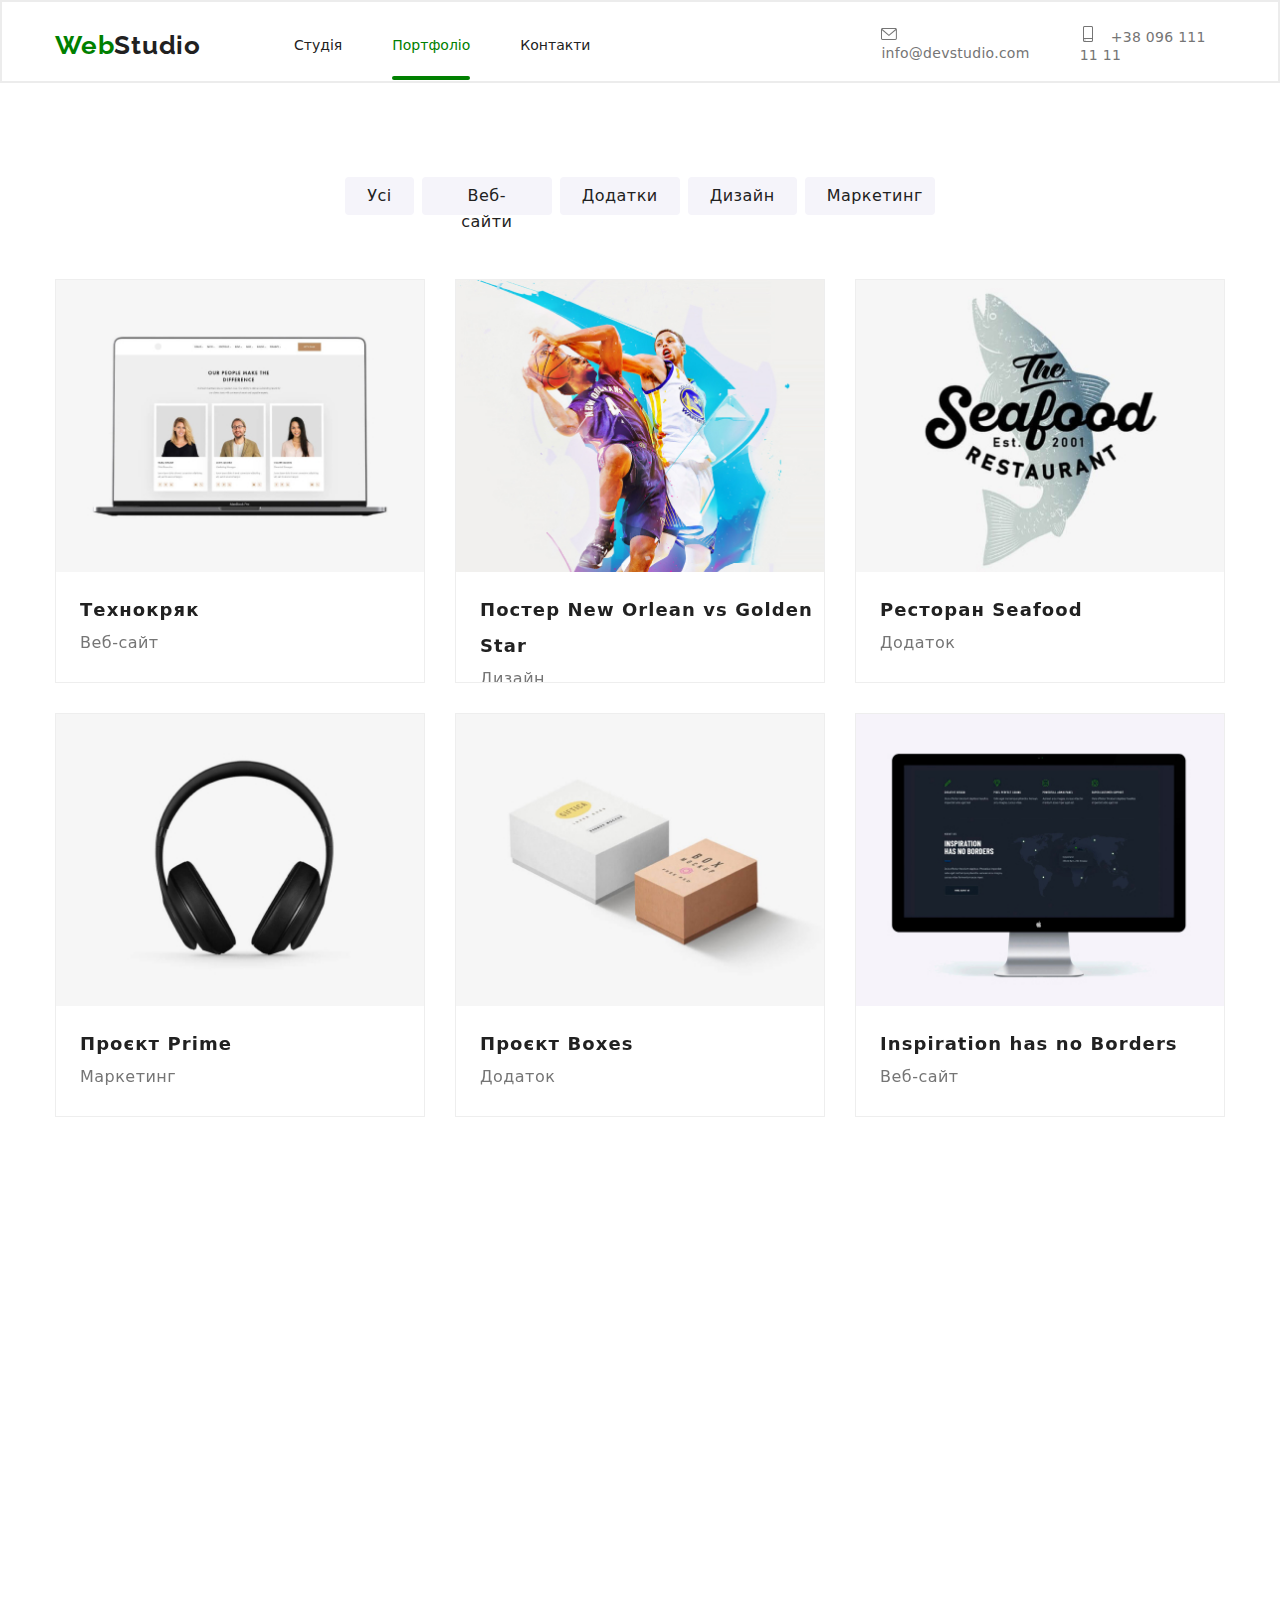
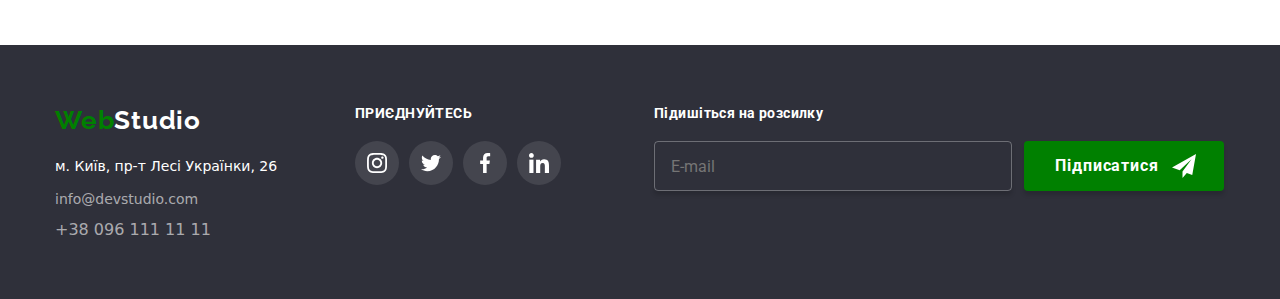
==== commit 3a4699b7: "fdere" ====
--- a/portfolio.html
+++ b/portfolio.html
@@ -34,7 +34,7 @@
       >
       <ul class="header__list">
         <li class="header__item">
-          <a href="./index.html" class="header__link">Студія</a>
+          <a href="./index.html" class="header__link ">Студія</a>
         </li>
         <li class="header__item">
           <a href="./portfolio.html" class="header__link header__after header__color">Портфоліо</a>
@@ -57,48 +57,65 @@
           <a href="tel:+380961111111"  class="header__tel">+38 096 111 11 11</a>
         </li>
       </ul>
-     <button class="header__button">
+     <button class="header__js-open-menu" data-menu-open>
       <svg class="header__icon-menu">
         <use href="./img/symboldefts.svg/icon.svg#icon-menu"></use>
       </svg>
      </button>
-     <!-- <div class="menu__modile">
-      <nav class="menu__navigation">
-        <ul class="menu__navigation-list">
-          <li class="menu__navigation-item">
-            <a href="./index.html" class="menu__navigation-link">Студія</a>
-          </li>
-          <li class="menu__navigation-item">
-            <a href="./portfolio.html" class="menu__navigation-link">Портфоліо</a>
-          </li>
-          <li class="menu__navigation-item">
-            <a href="" class="menu__navigation-link">Контакти</a>
-          </li>
-        </ul>
-        <ul class="menu__contacts-list">
-          <li class="menu__contacts-item">
-           <a href="tel:+38 096 111 11 11" class="menu__contacts-tel">+38 096 111 11 11</a>
-          </li>
-          <li class="menu__contacts-item">
-           <a href="mailto:info@devstudio.com" class="menu__contacts-mailto">info@devstudio.com</a>
-          </li>
-        </ul>
-        <ul class="menu__networks-list">
-          <li class="menu__networks-item">
-            <a href="https://www.instagram.com" class="menu__networks-link">Instagram</a>
-          </li>
-          <li class="menu__networks-item">
-            <a href="https://www.twitter.com" class="menu__networks-link">Twitter</a>
-          </li>
-          <li class="menu__networks-item">
-            <a href="https://www.facebook.com" class="menu__networks-link">Facebook</a>
-          </li>
-          <li class="menu__networks-item">
-            <a href="https://www.linkedin.com" class="menu__networks-link">Linkedin</a>
-          </li>
-        </ul>
-      </nav>
-     </div> -->
+     <div class="header__menu-box is-hidden" data-menu>
+      <div class="header__section">
+        <nav class="menu__navigation">
+          <button data-menu-close class="header__close-menu">
+            <svg
+              fill="currentColor"
+              viewBox="0 0 20 20"
+              xmlns="http://www.w3.org/2000/svg"
+              width="40"
+              height="40"
+            >
+              <path
+                fill-rule="evenodd"
+                d="M4.293 4.293a1 1 0 011.414 0L10 8.586l4.293-4.293a1 1 0 111.414 1.414L11.414 10l4.293 4.293a1 1 0 01-1.414 1.414L10 11.414l-4.293 4.293a1 1 0 01-1.414-1.414L8.586 10 4.293 5.707a1 1 0 010-1.414z"
+                clip-rule="evenodd"
+              ></path>
+            </svg>
+          </button>
+          <ul class="menu__navigation-list">
+            <li class="menu__navigation-item">
+              <a href="./index.html" class="menu__navigation-link">Студія</a>
+            </li>
+            <li class="menu__navigation-item">
+              <a href="./portfolio.html" class="menu__navigation-link">Портфоліо</a>
+            </li>
+            <li class="menu__navigation-item">
+              <a href="" class="menu__navigation-link">Контакти</a>
+            </li>
+          </ul>
+          <ul class="menu__contacts-list">
+            <li class="menu__contacts-item">
+             <a href="tel:+38 096 111 11 11" class="menu__contacts-tel">+38 096 111 11 11</a>
+            </li>
+            <li class="menu__contacts-item">
+             <a href="mailto:info@devstudio.com" class="menu__contacts-mailto">info@devstudio.com</a>
+            </li>
+          </ul>
+          <ul class="menu__networks-list">
+            <li class="menu__networks-item">
+              <a href="https://www.instagram.com" class="menu__networks-link">Instagram</a>
+            </li>
+            <li class="menu__networks-item">
+              <a href="https://www.twitter.com" class="menu__networks-link">Twitter</a>
+            </li>
+            <li class="menu__networks-item">
+              <a href="https://www.facebook.com" class="menu__networks-link">Facebook</a>
+            </li>
+            <li class="menu__networks-item">
+              <a href="https://www.linkedin.com" class="menu__networks-link">Linkedin</a>
+            </li>
+          </ul>
+        </nav>
+
+    </div>
     </div>
   </header>
 
@@ -292,5 +309,6 @@
     <script>
       AOS.init();
     </script>
+    <script src="./js/mobile-menu.js"></script>
   </body>
 </html>
--- a/css/portfolio.css
+++ b/css/portfolio.css
@@ -250,6 +250,148 @@
   display: flex;
   align-items: center;
 }
+.header__open-menu {
+  margin-left: auto;
+}
+.header__menu-box {
+  z-index: 1;
+  width: 100%;
+  height: 100%;
+  min-width: 320px;
+  max-width: 768px;
+  background: rgba(0, 0, 0, 0.2);
+  position: fixed;
+  left: 0px;
+  top: 0px;
+  -webkit-backdrop-filter: 1px;
+          backdrop-filter: 1px;
+  background-color: green;
+}
+@media screen and (min-width: 768px) {
+  .header__menu-box {
+    opacity: 0;
+    visibility: hidden;
+    pointer-events: none;
+  }
+}
+@media screen and (min-width: 1200px) {
+  .header__menu-box {
+    opacity: 0;
+    visibility: hidden;
+    pointer-events: none;
+  }
+}
+.header__section {
+  background-color: green;
+  outline: solid green;
+  min-width: 320px;
+  max-width: 768px;
+  width: 100%;
+  height: 100%;
+  flex-shrink: 0;
+  border-radius: 4px;
+  background: white;
+  box-shadow: 0px 4px 8px 0px rgba(0, 0, 0, 0.04), 0px 2px 4px 0px rgba(0, 0, 0, 0.08), 0px 1px 3px 0px rgba(0, 0, 0, 0.16);
+  padding-top: 10px;
+  padding-right: 15px;
+  padding-left: 40px;
+  padding-bottom: 48px;
+}
+.header__close-menu {
+  display: flex;
+  margin-left: auto;
+}
+.header__menu-navigation-link {
+  color: black;
+  text-align: center;
+  font-family: Roboto;
+  font-style: normal;
+  font-weight: 500;
+  line-height: normal;
+  letter-spacing: 0.8px;
+}
+@media screen and (min-width: 320px) {
+  .header__menu-navigation-link {
+    font-size: 30px;
+  }
+}
+@media screen and (min-width: 480px) {
+  .header__menu-navigation-link {
+    font-size: 40px;
+  }
+}
+.header__menu-navigation-list {
+  gap: 32px;
+  display: flex;
+  flex-direction: column;
+  margin-bottom: 302px;
+}
+.header__menu-navigation-list__menu-contacts-list {
+  gap: 32px;
+  display: flex;
+  flex-direction: column;
+}
+@media screen and (min-width: 320px) {
+  .header__menu-navigation-list__menu-contacts-list {
+    margin-bottom: 50px;
+  }
+}
+.header__menu-navigation-list__menu-contacts-tel {
+  color: green;
+  font-family: Roboto;
+  font-style: normal;
+  font-weight: 500;
+  line-height: normal;
+  letter-spacing: 0.68px;
+}
+@media screen and (min-width: 320px) {
+  .header__menu-navigation-list__menu-contacts-tel {
+    font-size: 30px;
+  }
+}
+@media screen and (min-width: 480px) {
+  .header__menu-navigation-list__menu-contacts-tel {
+    font-size: 34px;
+  }
+}
+.header__menu-navigation-list__menu-contacts-mailto {
+  color: #757575;
+  font-family: Roboto;
+  font-size: 24px;
+  font-style: normal;
+  font-weight: 500;
+  line-height: normal;
+  letter-spacing: 0.48px;
+}
+.header__menu-navigation-list__menu-networks-list {
+  display: flex;
+  gap: 20px;
+}
+.header__menu-navigation-list__menu-networks-link {
+  color: green;
+  position: relative;
+  font-family: Roboto;
+  font-style: normal;
+  font-weight: 500;
+  line-height: 22px; /* 122.222% */
+  letter-spacing: 0.36px;
+}
+@media screen and (min-width: 320px) {
+  .header__menu-navigation-list__menu-networks-link {
+    font-size: 11px;
+  }
+}
+@media screen and (min-width: 480px) {
+  .header__menu-navigation-list__menu-networks-link {
+    font-size: 18px;
+  }
+}
+
+.is-hidden {
+  opacity: 0;
+  visibility: hidden;
+  pointer-events: none;
+}
 
 .but {
   width: 24px;
@@ -260,7 +402,7 @@
 
 .navigation {
   padding-top: 60px;
-  padding-bottom: 86px;
+  padding-bottom: 40px;
 }
 @media screen and (min-width: 768px) {
   .navigation {
@@ -328,7 +470,12 @@
 }
 
 .presentation {
-  padding-bottom: 94px;
+  padding-bottom: 60px;
+}
+@media screen and (min-width: 1200px) {
+  .presentation {
+    padding-bottom: 94px;
+  }
 }
 .presentation__list {
   display: flex;
@@ -432,7 +579,9 @@
     display: flex;
     flex-wrap: wrap;
     align-items: start;
-    gap: 60px;
+    -moz-column-gap: 165px;
+         column-gap: 165px;
+    row-gap: 60px;
   }
 }
 @media screen and (min-width: 1200px) {
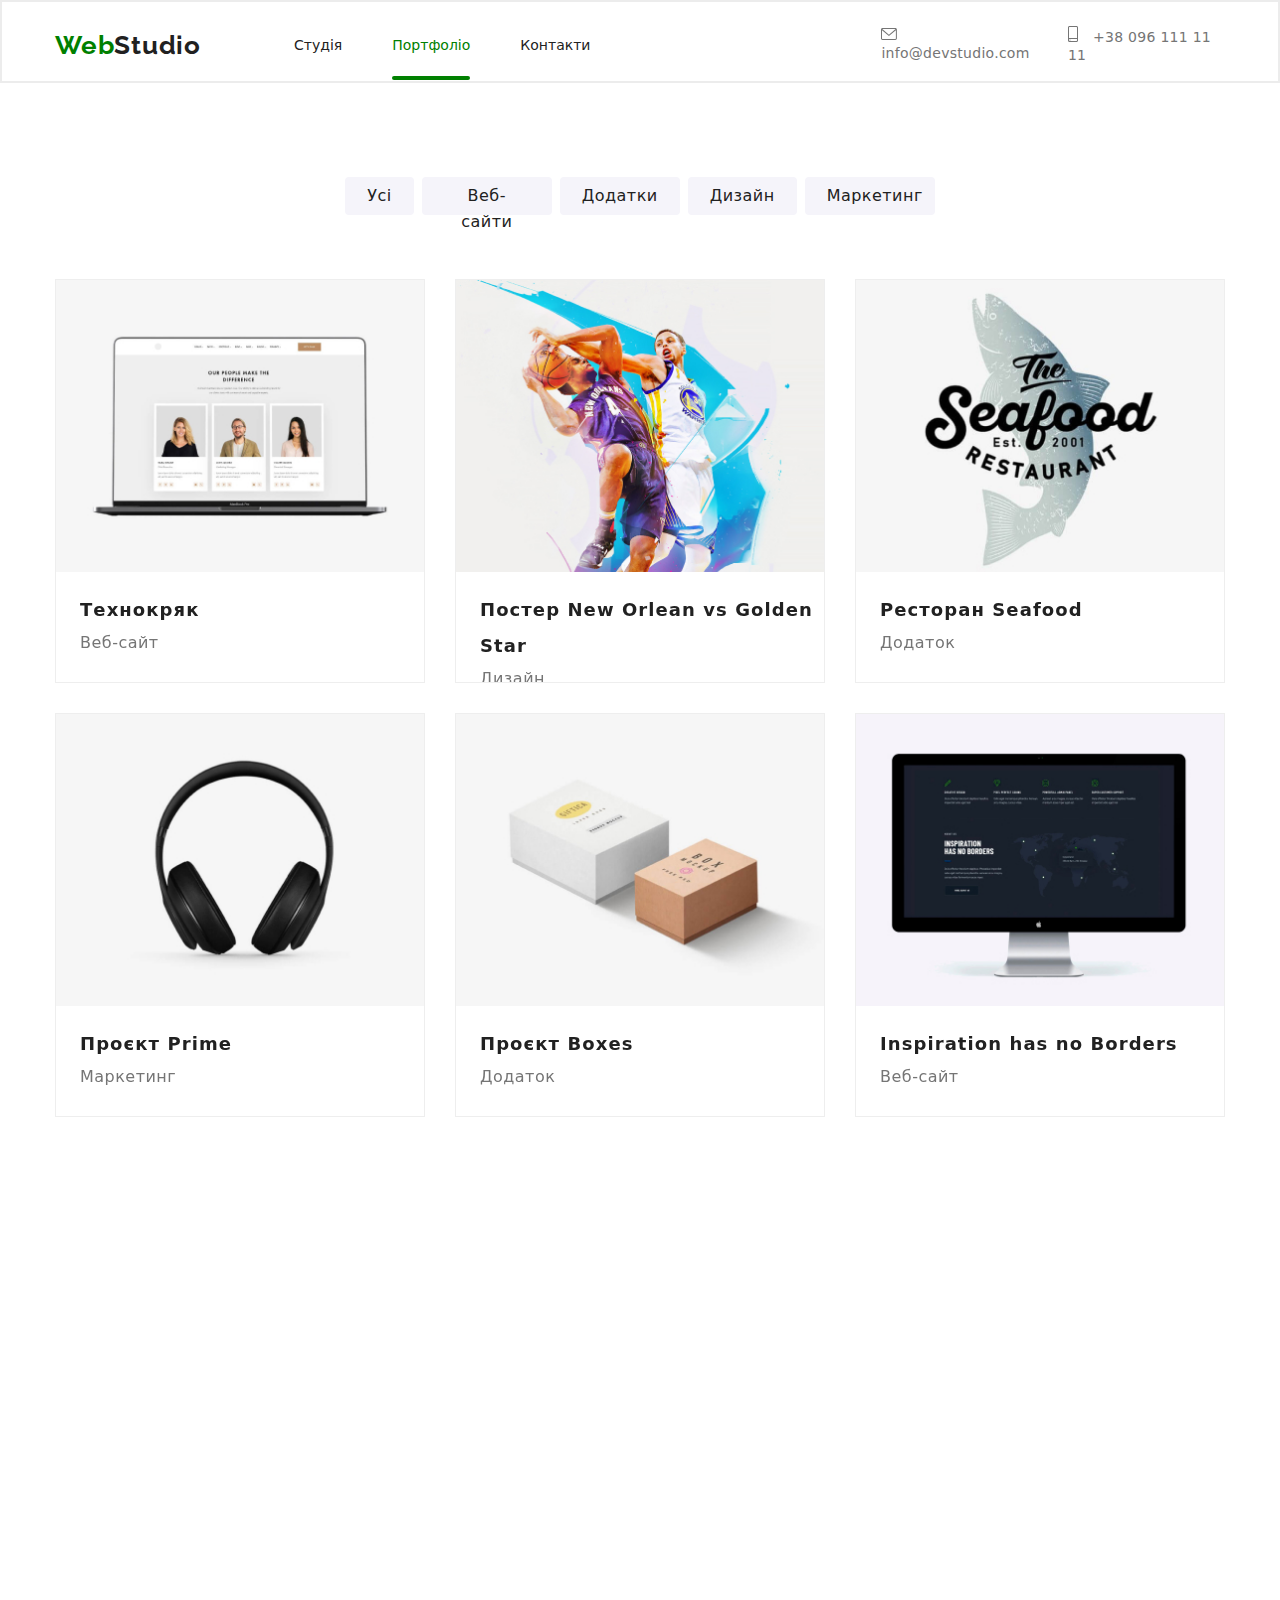
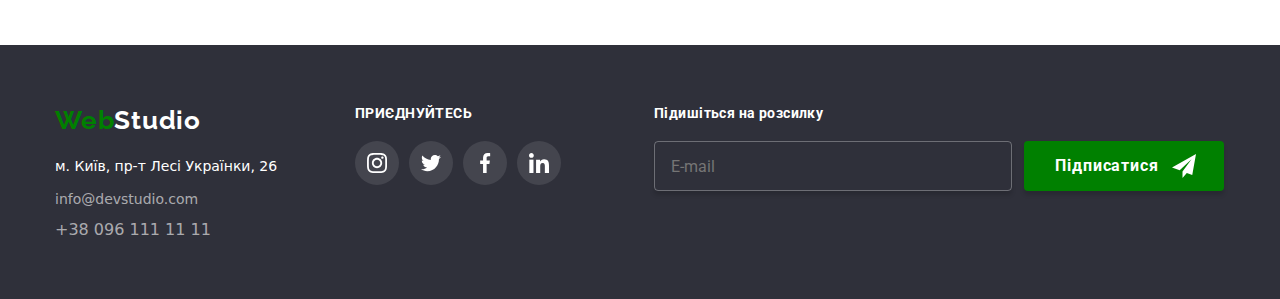
==== commit c02c4e7b: "mobile-menu" ====
--- a/portfolio.html
+++ b/portfolio.html
@@ -57,7 +57,7 @@
           <a href="tel:+380961111111"  class="header__tel">+38 096 111 11 11</a>
         </li>
       </ul>
-     <button class="header__js-open-menu" data-menu-open>
+     <button class="header__open-menu" data-menu-open>
       <svg class="header__icon-menu">
         <use href="./img/symboldefts.svg/icon.svg#icon-menu"></use>
       </svg>
@@ -80,37 +80,37 @@
               ></path>
             </svg>
           </button>
-          <ul class="menu__navigation-list">
-            <li class="menu__navigation-item">
-              <a href="./index.html" class="menu__navigation-link">Студія</a>
-            </li>
-            <li class="menu__navigation-item">
-              <a href="./portfolio.html" class="menu__navigation-link">Портфоліо</a>
-            </li>
-            <li class="menu__navigation-item">
-              <a href="" class="menu__navigation-link">Контакти</a>
+          <ul class="header__menu-navigation-list">
+            <li class="header__menu-navigation-item">
+              <a href="./index.html" class="header__menu-navigation-link">Студія</a>
+            </li>
+            <li class="header__menu-navigation-item">
+              <a href="./portfolio.html" class="header__menu-navigation-link">Портфоліо</a>
+            </li>
+            <li class="header__menu-navigation-item">
+              <a href="" class="header__menu-navigation-link">Контакти</a>
             </li>
           </ul>
-          <ul class="menu__contacts-list">
-            <li class="menu__contacts-item">
-             <a href="tel:+38 096 111 11 11" class="menu__contacts-tel">+38 096 111 11 11</a>
-            </li>
-            <li class="menu__contacts-item">
-             <a href="mailto:info@devstudio.com" class="menu__contacts-mailto">info@devstudio.com</a>
+          <ul class="header__menu-contacts-list">
+            <li class="header__contacts-item">
+             <a href="tel:+38 096 111 11 11" class="header__menu-contacts-tel">+38 096 111 11 11</a>
+            </li>
+            <li class="header__contacts-item">
+             <a href="mailto:info@devstudio.com" class="header__menu-contacts-mailto">info@devstudio.com</a>
             </li>
           </ul>
-          <ul class="menu__networks-list">
-            <li class="menu__networks-item">
-              <a href="https://www.instagram.com" class="menu__networks-link">Instagram</a>
-            </li>
-            <li class="menu__networks-item">
-              <a href="https://www.twitter.com" class="menu__networks-link">Twitter</a>
-            </li>
-            <li class="menu__networks-item">
-              <a href="https://www.facebook.com" class="menu__networks-link">Facebook</a>
-            </li>
-            <li class="menu__networks-item">
-              <a href="https://www.linkedin.com" class="menu__networks-link">Linkedin</a>
+          <ul class="header__menu-networks-list">
+            <li class="header__networks-item">
+              <a href="https://www.instagram.com" class="header__menu-networks-link">Instagram</a>
+            </li>
+            <li class="header__menu-networks-item">
+              <a href="https://www.twitter.com" class="header__menu-networks-link">Twitter</a>
+            </li>
+            <li class="header__menu-networks-item">
+              <a href="https://www.facebook.com" class="header__menu-networks-link">Facebook</a>
+            </li>
+            <li class="header__menu-networks-item">
+              <a href="https://www.linkedin.com" class="header__menu-networks-link">Linkedin</a>
             </li>
           </ul>
         </nav>
--- a/css/portfolio.css
+++ b/css/portfolio.css
@@ -170,18 +170,18 @@
     gap: 10px;
     display: flex;
     flex-direction: column;
-    margin-left: 73px;
+    margin-left: 60px;
   }
 }
 @media screen and (min-width: 1200px) {
   .header__lists {
-    gap: 50px;
+    gap: 30px;
     flex-direction: row;
     margin-left: 291px;
   }
 }
 .header__items {
-  align-items: center;
+  position: relative;
   transition-property: fill;
 }
 .header__items:hover .header__email {
@@ -191,8 +191,6 @@
   fill: green;
 }
 .header__email {
-  width: 16px;
-  height: 12px;
   width: 16px;
   height: 12px;
   margin-right: 10px;
@@ -200,7 +198,7 @@
 }
 .header__phone {
   fill: #757575;
-  width: 16px;
+  width: 10px;
   height: 16px;
   margin-right: 10px;
 }
@@ -249,9 +247,6 @@
 .header__box {
   display: flex;
   align-items: center;
-}
-.header__open-menu {
-  margin-left: auto;
 }
 .header__menu-box {
   z-index: 1;
@@ -279,7 +274,19 @@
     opacity: 0;
     visibility: hidden;
     pointer-events: none;
-  }
+    display: none;
+  }
+}
+.header__box-menu {
+  display: flex;
+  flex-direction: column;
+  justify-content: space-between;
+  width: 100%;
+  height: 100%;
+  outline: solid greenyellow;
+}
+.header__open-menu {
+  margin-left: auto;
 }
 .header__section {
   background-color: green;
@@ -297,6 +304,11 @@
   padding-left: 40px;
   padding-bottom: 48px;
 }
+@media screen and (min-width: 1200px) {
+  .header__section {
+    display: none;
+  }
+}
 .header__close-menu {
   display: flex;
   margin-left: auto;
@@ -320,23 +332,26 @@
     font-size: 40px;
   }
 }
+.header__menu-navigation {
+  width: 100%;
+  height: 100%;
+}
 .header__menu-navigation-list {
   gap: 32px;
   display: flex;
   flex-direction: column;
-  margin-bottom: 302px;
-}
-.header__menu-navigation-list__menu-contacts-list {
+}
+.header__menu-contacts-list {
   gap: 32px;
   display: flex;
   flex-direction: column;
 }
 @media screen and (min-width: 320px) {
-  .header__menu-navigation-list__menu-contacts-list {
+  .header__menu-contacts-list {
     margin-bottom: 50px;
   }
 }
-.header__menu-navigation-list__menu-contacts-tel {
+.header__menu-contacts-tel {
   color: green;
   font-family: Roboto;
   font-style: normal;
@@ -345,16 +360,16 @@
   letter-spacing: 0.68px;
 }
 @media screen and (min-width: 320px) {
-  .header__menu-navigation-list__menu-contacts-tel {
+  .header__menu-contacts-tel {
     font-size: 30px;
   }
 }
 @media screen and (min-width: 480px) {
-  .header__menu-navigation-list__menu-contacts-tel {
+  .header__menu-contacts-tel {
     font-size: 34px;
   }
 }
-.header__menu-navigation-list__menu-contacts-mailto {
+.header__menu-contacts-mailto {
   color: #757575;
   font-family: Roboto;
   font-size: 24px;
@@ -363,11 +378,11 @@
   line-height: normal;
   letter-spacing: 0.48px;
 }
-.header__menu-navigation-list__menu-networks-list {
+.header__menu-networks-list {
   display: flex;
   gap: 20px;
 }
-.header__menu-navigation-list__menu-networks-link {
+.header__menu-networks-link {
   color: green;
   position: relative;
   font-family: Roboto;
@@ -377,12 +392,12 @@
   letter-spacing: 0.36px;
 }
 @media screen and (min-width: 320px) {
-  .header__menu-navigation-list__menu-networks-link {
+  .header__menu-networks-link {
     font-size: 11px;
   }
 }
 @media screen and (min-width: 480px) {
-  .header__menu-navigation-list__menu-networks-link {
+  .header__menu-networks-link {
     font-size: 18px;
   }
 }
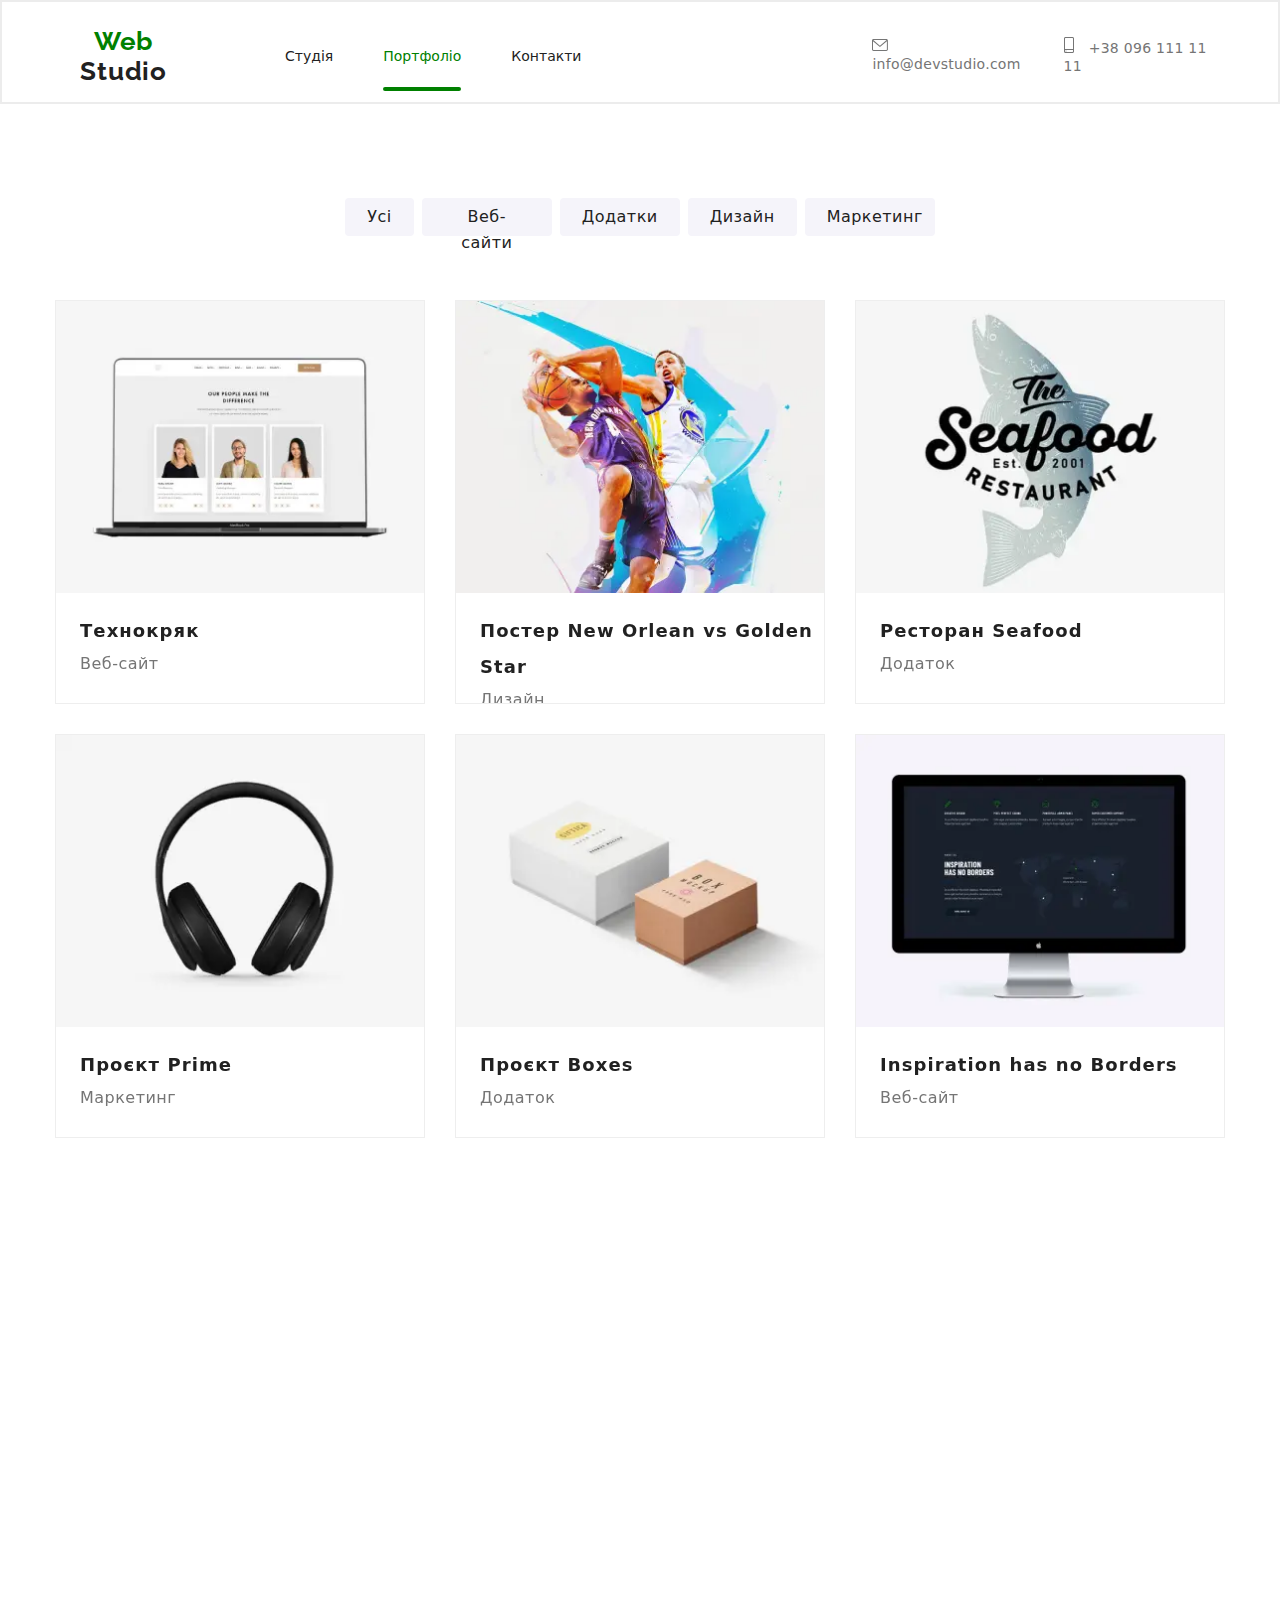
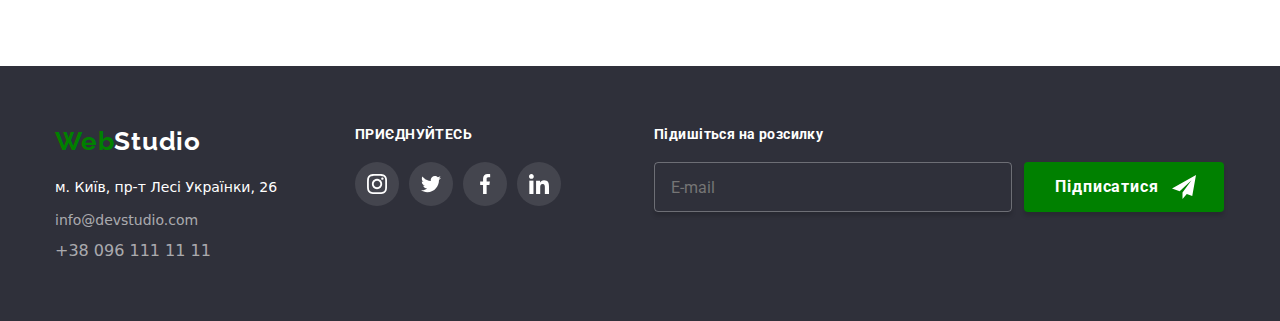
==== commit e8cad32f: "w" ====
--- a/portfolio.html
+++ b/portfolio.html
@@ -28,13 +28,14 @@
 
   <!-- header -->
   <header class="header">
-    <div class="container header__box" >
-      <a href="./index.html"
-        class="header__links"><span class="header__span1">Web</span><span class="header__span2">Studio</span></a
-      >
+    <div class="container header__box">
+      <a href="./index.html" class="header__links">
+        <span class="header__span1">Web</span>
+        <span class="header__span2">Studio</span>
+      </a>
       <ul class="header__list">
         <li class="header__item">
-          <a href="./index.html" class="header__link ">Студія</a>
+          <a href="./index.html" class="header__link">Студія</a>
         </li>
         <li class="header__item">
           <a href="./portfolio.html" class="header__link header__after header__color">Портфоліо</a>
@@ -54,68 +55,64 @@
           <svg class="header__phone">
             <use href="./img/symboldefts.svg/icon.svg#icon-smartphone"></use>
           </svg>
-          <a href="tel:+380961111111"  class="header__tel">+38 096 111 11 11</a>
+          <a href="tel:+380961111111" class="header__tel">+38 096 111 11 11</a>
         </li>
       </ul>
-     <button class="header__open-menu" data-menu-open>
-      <svg class="header__icon-menu">
-        <use href="./img/symboldefts.svg/icon.svg#icon-menu"></use>
-      </svg>
-     </button>
-     <div class="header__menu-box is-hidden" data-menu>
-      <div class="header__section">
-        <nav class="menu__navigation">
-          <button data-menu-close class="header__close-menu">
-            <svg
-              fill="currentColor"
-              viewBox="0 0 20 20"
-              xmlns="http://www.w3.org/2000/svg"
-              width="40"
-              height="40"
-            >
-              <path
-                fill-rule="evenodd"
-                d="M4.293 4.293a1 1 0 011.414 0L10 8.586l4.293-4.293a1 1 0 111.414 1.414L11.414 10l4.293 4.293a1 1 0 01-1.414 1.414L10 11.414l-4.293 4.293a1 1 0 01-1.414-1.414L8.586 10 4.293 5.707a1 1 0 010-1.414z"
-                clip-rule="evenodd"
-              ></path>
-            </svg>
-          </button>
-          <ul class="header__menu-navigation-list">
-            <li class="header__menu-navigation-item">
-              <a href="./index.html" class="header__menu-navigation-link">Студія</a>
-            </li>
-            <li class="header__menu-navigation-item">
-              <a href="./portfolio.html" class="header__menu-navigation-link">Портфоліо</a>
-            </li>
-            <li class="header__menu-navigation-item">
-              <a href="" class="header__menu-navigation-link">Контакти</a>
-            </li>
-          </ul>
-          <ul class="header__menu-contacts-list">
-            <li class="header__contacts-item">
-             <a href="tel:+38 096 111 11 11" class="header__menu-contacts-tel">+38 096 111 11 11</a>
-            </li>
-            <li class="header__contacts-item">
-             <a href="mailto:info@devstudio.com" class="header__menu-contacts-mailto">info@devstudio.com</a>
-            </li>
-          </ul>
-          <ul class="header__menu-networks-list">
-            <li class="header__networks-item">
-              <a href="https://www.instagram.com" class="header__menu-networks-link">Instagram</a>
-            </li>
-            <li class="header__menu-networks-item">
-              <a href="https://www.twitter.com" class="header__menu-networks-link">Twitter</a>
-            </li>
-            <li class="header__menu-networks-item">
-              <a href="https://www.facebook.com" class="header__menu-networks-link">Facebook</a>
-            </li>
-            <li class="header__menu-networks-item">
-              <a href="https://www.linkedin.com" class="header__menu-networks-link">Linkedin</a>
-            </li>
-          </ul>
-        </nav>
-
-    </div>
+      <button class="header__open-menu" data-menu-open>
+        <svg class="header__icon-menu">
+          <use href="./img/symboldefts.svg/icon.svg#icon-menu"></use>
+        </svg>
+      </button>
+      <div class="header__menu-box is-hidden" data-menu>
+        <div class="header__section">
+          <nav class="header__menu-navigation">
+            <button data-menu-close class="header__close-menu">
+              <svg fill="currentColor" viewBox="0 0 20 20" xmlns="http://www.w3.org/2000/svg" width="40" height="40">
+                <path fill-rule="evenodd" d="M4.293 4.293a1 1 0 011.414 0L10 8.586l4.293-4.293a1 1 0 111.414 1.414L11.414 10l4.293 4.293a1 1 0 01-1.414 1.414L10 11.414l-4.293 4.293a1 1 0 01-1.414-1.414L8.586 10 4.293 5.707a1 1 0 010-1.414z" clip-rule="evenodd"></path>
+              </svg>
+            </button>
+            <div class="header__box-menu">
+              <div class="header__box-menu-child1">
+                <ul class="header__menu-navigation-list">
+                  <li class="header__menu-navigation-item">
+                    <a href="./index.html" class="header__menu-navigation-link">Студія</a>
+                  </li>
+                  <li class="header__menu-navigation-item">
+                    <a href="./portfolio.html" class="header__menu-navigation-link">Портфоліо</a>
+                  </li>
+                  <li class="header__menu-navigation-item">
+                    <a href="" class="header__menu-navigation-link">Контакти</a>
+                  </li>
+                </ul>
+              </div>
+              <div class="header__box-menu-child2">
+                <ul class="header__menu-contacts-list">
+                  <li class="header__contacts-item">
+                    <a href="tel:+380961111111" class="header__menu-contacts-tel">+38 096 111 11 11</a>
+                  </li>
+                  <li class="header__contacts-item">
+                    <a href="mailto:info@devstudio.com" class="header__menu-contacts-mailto">info@devstudio.com</a>
+                  </li>
+                </ul>
+                <ul class="header__menu-networks-list">
+                  <li class="header__networks-item">
+                    <a href="https://www.instagram.com" class="header__menu-networks-link">Instagram</a>
+                  </li>
+                  <li class="header__menu-networks-item">
+                    <a href="https://www.twitter.com" class="header__menu-networks-link">Twitter</a>
+                  </li>
+                  <li class="header__menu-networks-item">
+                    <a href="https://www.facebook.com" class="header__menu-networks-link">Facebook</a>
+                  </li>
+                  <li class="header__menu-networks-item">
+                    <a href="https://www.linkedin.com" class="header__menu-networks-link">Linkedin</a>
+                  </li>
+                </ul>
+              </div>
+            </div>
+          </nav>
+        </div>
+      </div>
     </div>
   </header>
 
@@ -152,8 +149,12 @@
      data-aos-easing="ease-out-cubic"
      data-aos-duration="2000">
 
+     <picture>
+      <source media="(max-width: 767px)" srcset="./img/Portfolio/mobile/presentation-laptop-mobile1x.webp 1x, ./img/Portfolio/mobile/presentation-laptop-mobile2x.webp 2x">
+      <source media="(max-width: 1199px)" srcset="./img/Portfolio/tablet/presentation-laptop-tablet1x.webp 1x, ./img/Portfolio/tablet/presentation-laptop-tablet2x.webp 2x">
+      <source media="(min-width: 1200px)" srcset="./img/Portfolio/desktop/presentation-laptop-desktop1x.webp 1x, ./img/Portfolio/desktop/presentation-laptop-desktop2x.webp 2x">
             <img src="./img/Portfolio/foto1.jpg" alt="foto1" />
-      
+          </picture>
             
              <div class="presentation__overlay">
               <h2 class="presentation__overlay-text">Ресурс пропонує комплексні пропозиції з різним рівнем функціоналу та сервісів. Все це дозволить відвідувачу отримати вичерпні відомості про компанію чи приватну особу.</h2>
@@ -163,60 +164,76 @@
             <p class="presentation__description">Веб-сайт</p>
           </div>
           </li>
-          <li class="presentation__item" data-aos="flip-left"
-     data-aos-easing="ease-out-cubic"
-     data-aos-duration="2000">
+          <li class="presentation__item" data-aos="flip-left" data-aos-easing="ease-out-cubic" data-aos-duration="2000">
+            <picture>
+              <source media="(max-width: 767px)" srcset="./img/Portfolio/mobile/presentation-bascetbal-mobile1x.webp 1x, ./img/Portfolio/mobile/presentation-bascetbal-mobile2x.webp 2x">
+              <source media="(max-width: 1199px)" srcset="./img/Portfolio/tablet/presentation-bascetbal-tablet1x.webp 1x. ./img/Portfolio/tablet/presentation-bascetbal-tablet2x.webp 2x">
+              <source media="(min-width: 1200px)" srcset="./img/Portfolio/desktop/presentation-bascetbal-desktop1x.webp 1x, ./img/Portfolio/desktop/presentation-bascetbal-desktop2x.webp 2x">
             <img src="./img/Portfolio/foto2.jpg" alt="foto2" />
+          </picture>
             <h3 class="presentation__text">Постер New Orlean vs Golden Star</h3>
             <p class="presentation__description">Дизайн</p>
             <div class="presentation__overlay">
               <h2 class="presentation__overlay-text">Ресурс пропонує комплексні пропозиції з різним рівнем функціоналу та сервісів. Все це дозволить відвідувачу отримати вичерпні відомості про компанію чи приватну особу.</h2>
             </div>
           </li>
-          <li class="presentation__item" data-aos="flip-left"
-     data-aos-easing="ease-out-cubic"
-     data-aos-duration="2000">
+          <li class="presentation__item" data-aos="flip-left" data-aos-easing="ease-out-cubic" data-aos-duration="2000">
+            <picture>
+              <source media="(max-width: 767px)" srcset="./img/Portfolio/mobile/presentation-restourant-mobile1x.webp 1x, ./img/Portfolio/mobile/presentation-restourant-mobile2x.webp 2x">
+              <source media="(max-width: 1199px)" srcset="./img/Portfolio/tablet/presentation-restaurant-tablet1x.webp 1x, ./img/Portfolio/tablet/presentation-restaurant-tablet2x.webp 2x">
+              <source media="(min-width: 1200px)" srcset="./img/Portfolio/desktop/presentation-restaurant-desktop1x.webp 1x, ./img/Portfolio/desktop/presentation-restaurant-desktop2x.webp 2x">
             <img src="./img/Portfolio/foto3.jpg" alt="foto3" />
+          </picture>
             <h3 class="presentation__text">Ресторан Seafood</h3>
             <p class="presentation__description">Додаток</p>
             <div class="presentation__overlay">
               <h2 class="presentation__overlay-text">Ресурс пропонує комплексні пропозиції з різним рівнем функціоналу та сервісів. Все це дозволить відвідувачу отримати вичерпні відомості про компанію чи приватну особу.</h2>
             </div>
           </li>
-          <li class="presentation__item" data-aos="flip-left"
-     data-aos-easing="ease-out-cubic"
-     data-aos-duration="2000">
+          <li class="presentation__item" data-aos="flip-left" data-aos-easing="ease-out-cubic" data-aos-duration="2000">
+            <picture>
+              <source media="(max-width: 767px)" srcset="./img/Portfolio/mobile/presentation-headphone-mobile1x.webp 1x, ./img/Portfolio/mobile/presentation-headphone-mobile2x.webp 2x">
+              <source media="(max-width: 1199px)" srcset="./img/Portfolio/tablet/presentation-headphone-tablet1x.webp 1x, ./img/Portfolio/tablet/presentation-headphone-tablet2x.webp 2x">
+              <source media="(min-width: 1200px)" srcset="./img/Portfolio/desktop/presentation-headphone-desktop1x.webp 1x, ./img/Portfolio/desktop/presentation-headphone-desktop2x.webp 2x">
             <img src="./img/Portfolio/foto4.jpg" alt="foto4" />
+          </picture>
             <h3 class="presentation__text">Проєкт Prime</h3>
             <p class="presentation__description">Маркетинг</p>
             <div class="presentation__overlay">
               <h2 class="presentation__overlay-text">Ресурс пропонує комплексні пропозиції з різним рівнем функціоналу та сервісів. Все це дозволить відвідувачу отримати вичерпні відомості про компанію чи приватну особу.</h2>
             </div>
           </li>
-          <li class="presentation__item" data-aos="flip-left"
-     data-aos-easing="ease-out-cubic"
-     data-aos-duration="2000">
+          <li class="presentation__item" data-aos="flip-left" data-aos-easing="ease-out-cubic" data-aos-duration="2000">
+            <picture>
+              <source media="(max-width: 767px)" srcset="./img/Portfolio/mobile/presentation-boxes-mobile1x.webp 1x, ./img/Portfolio/mobile/presentation-boxes-mobile2x.webp 2x">
+              <source media="(max-width: 1199px)" srcset="./img/Portfolio/tablet/presentation-boxes-tablet1x.webp 1x, ./img/Portfolio/tablet/presentation-boxes-tablet2x.webp 2x">
+              <source media="(min-width: 1200px)" srcset="./img/Portfolio/desktop/presentation-boxes-desktop1x.webp 1x, ./img/portfolio/desktop/presentation-boxes-desktop2x.webp 2x">
             <img src="./img/Portfolio/foto5.jpg" alt="foto5" />
+          </picture>
             <h3 class="presentation__text">Проєкт Boxes</h3>
             <p class="presentation__description">Додаток</p>
             <div class="presentation__overlay">
               <h2 class="presentation__overlay-text">Ресурс пропонує комплексні пропозиції з різним рівнем функціоналу та сервісів. Все це дозволить відвідувачу отримати вичерпні відомості про компанію чи приватну особу.</h2>
             </div>
           </li>
-          <li class="presentation__item" data-aos="flip-left"
-     data-aos-easing="ease-out-cubic"
-     data-aos-duration="2000">
+          <li class="presentation__item" data-aos="flip-left" data-aos-easing="ease-out-cubic" data-aos-duration="2000">
+            <picture>
+              <source media="(max-width: 767px)" srcset="./img/Portfolio/mobile/presentation-inspiration-mobile1x.webp 1x, ./img/Portfolio/mobile/presentation-inspiration-mobile2x.webp 2x">
+              <source media="(max-width: 1199px)" srcset="./img/Portfolio/tablet/presentation-inspiration-tablet1x.webp 1x, ./img/Portfolio/tablet/presentation-inspiration-tablet2x.webp 2x">
+              <source media="(min-width: 1200px)" srcset="./img/Portfolio/desktop/presentation-inspiration-desktop1x.webp 1x, img/Portfolio/desktop/presentation-inspiration-desktop2x.webp 2x">
             <img src="./img/Portfolio/foto6.jpg" alt="foto6" />
+          </picture>
             <h3 class="presentation__text">Inspiration has no Borders</h3>
             <p class="presentation__description">Веб-сайт</p>
             <div class="presentation__overlay">
               <h2 class="presentation__overlay-text">Ресурс пропонує комплексні пропозиції з різним рівнем функціоналу та сервісів. Все це дозволить відвідувачу отримати вичерпні відомості про компанію чи приватну особу.</h2>
             </div>
           </li>
-          <li class="presentation__item" data-aos="flip-left"
-     data-aos-easing="ease-out-cubic"
-     data-aos-duration="2000">
+          <li class="presentation__item" data-aos="flip-left" data-aos-easing="ease-out-cubic"  data-aos-duration="2000">
+            <picture>
+              <source media="(max-width: 767px)" srcset="./img/Portfolio/mobile/presentation-limited_edition-mobile1x.webp 1x, ./img/">
             <img src="./img/Portfolio/foto7.jpg" alt="foto7" />
+          </picture>
             <h3 class="presentation__text">Видання Limited Edition</h3>
             <p class="presentation__description">Дизайн</p>
             <div class="presentation__overlay">
--- a/css/portfolio.css
+++ b/css/portfolio.css
@@ -283,7 +283,6 @@
   justify-content: space-between;
   width: 100%;
   height: 100%;
-  outline: solid greenyellow;
 }
 .header__open-menu {
   margin-left: auto;
